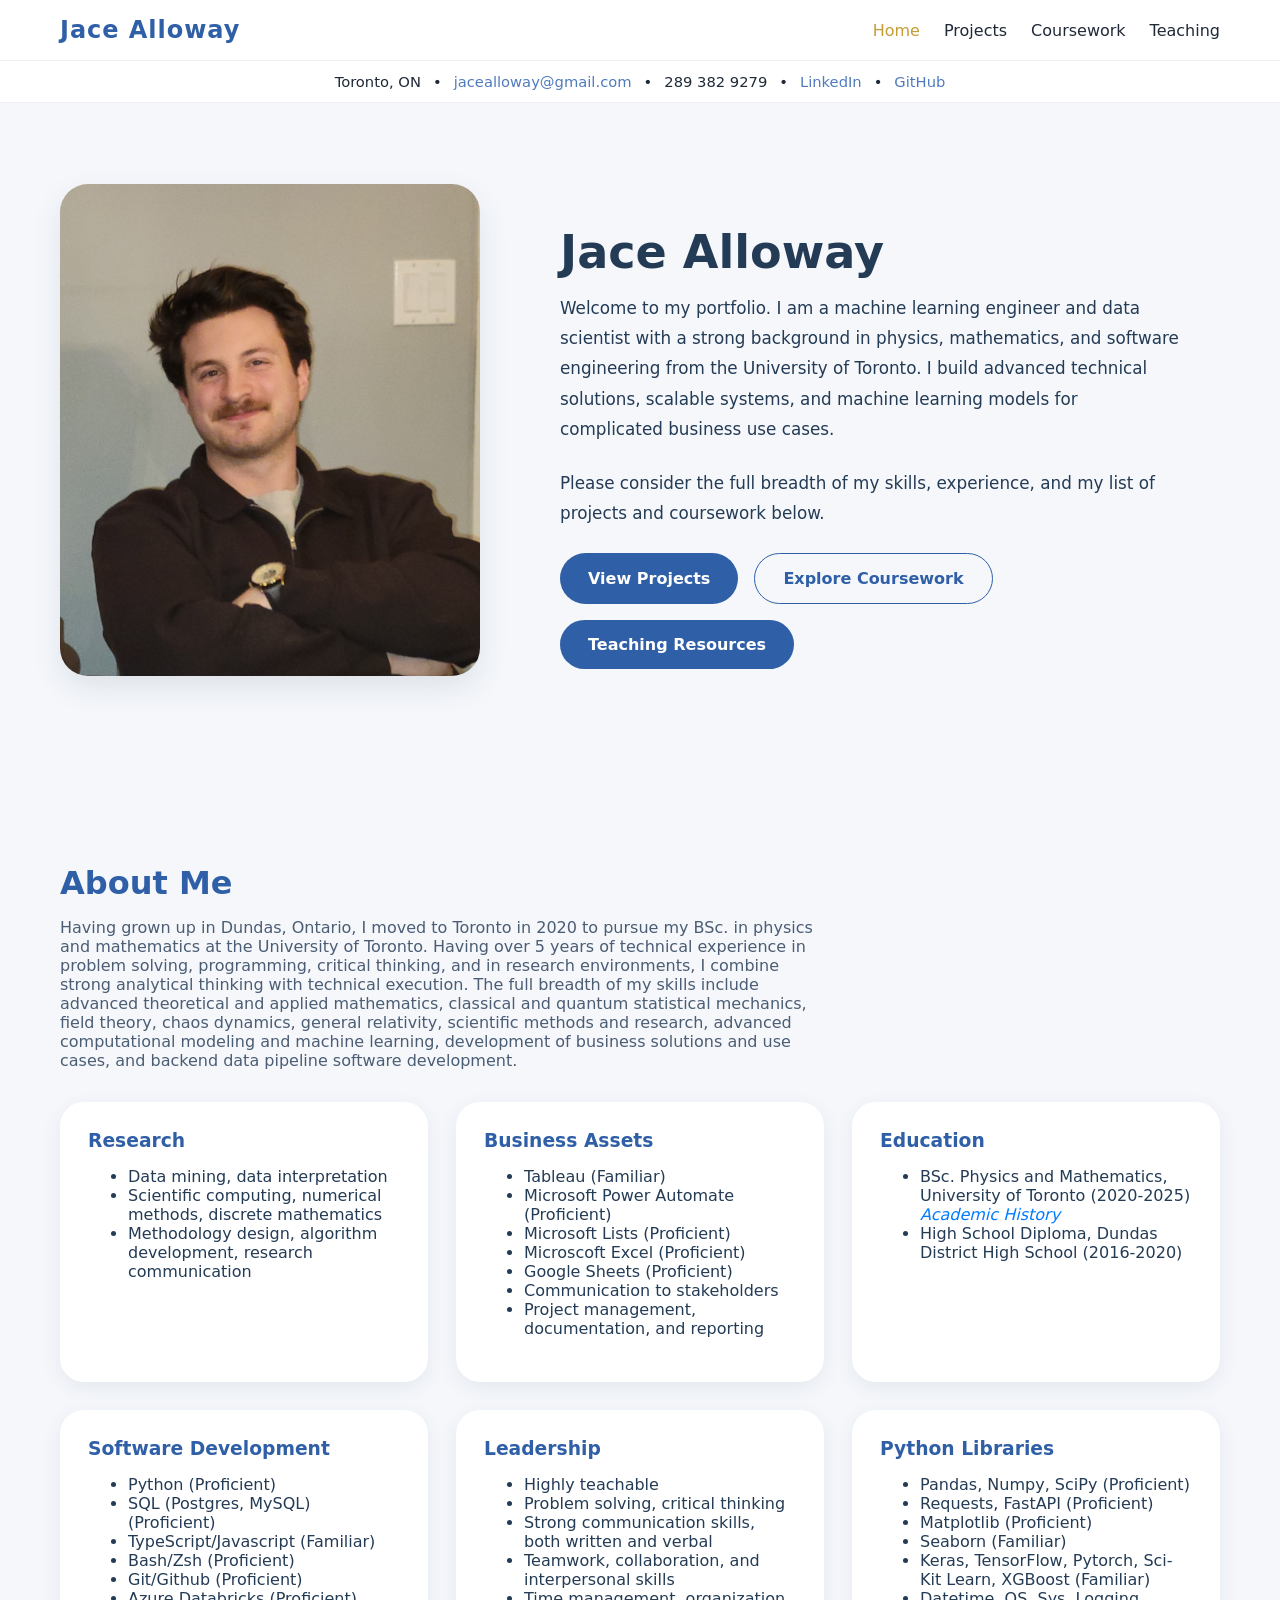
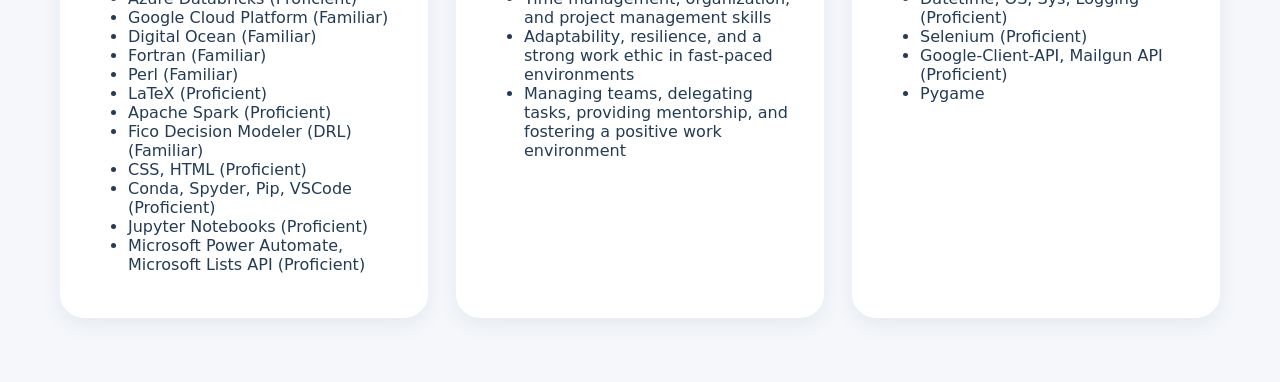
==== index.html @ b029c877 "Added projects" ====
<!DOCTYPE html>
<html lang="en">
<head>
    <meta charset="UTF-8">
    <meta name="viewport" content="width=device-width, initial-scale=1.0">
    <title>Jace Alloway | Portfolio</title>
    <link rel="stylesheet" href="assets/styles.css">
</head>
<body>
    <header class="navbar">
        <div class="container nav-inner">
            <div class="nav-logo">Jace Alloway</div>
            <nav>
                <ul class="nav-menu">
                    <li><a href="index.html" class="active">Home</a></li>
                    <li><a href="projects.html">Projects</a></li>
                    <li><a href="coursework.html">Coursework</a></li>
                    <li><a href="teaching.html">Teaching</a></li>
                </ul>
            </nav>
        </div>
    </header>

    <div class="contact-bar">
        <div class="container contact-inner">
            <span>Toronto, ON</span>
            <span>•</span>
            <a href="mailto:jacealloway@gmail.com">jacealloway@gmail.com</a>
            <span>•</span>
            <span>289 382 9279</span>
            <span>•</span>
            <a href="https://www.linkedin.com/in/jacealloway/" target="_blank">LinkedIn</a>
            <span>•</span>
            <a href="https://github.com/jacealloway" target="_blank">GitHub</a>
        </div>
    </div>

    <main>
        <section class="section hero">
            <div class="container hero-grid">
                <div class="hero-card fade-div">
                    <img src="images/me.png" alt="Jace Alloway" class="hero-image">
                </div>
                <div class="hero-copy fade-div">
                    <h1>Jace Alloway</h1>
                    <p> Welcome to my portfolio. I am a machine learning engineer and data scientist with a strong background in physics, mathematics, and software engineering from the University of Toronto.
                        I build advanced technical solutions, scalable systems, and machine learning models for complicated business use cases. </p>
                    <p> Please consider the full breadth of my skills, experience, and my list of projects and coursework below.</p>
                    <div class="hero-actions">
                        <a class="button-primary" href="projects.html">View Projects</a>
                        <a class="button-secondary" href="coursework.html">Explore Coursework</a>
                        <a class="button-primary" href="teaching.html">Teaching Resources</a>
                    </div>
                </div>
            </div>
        </section>

        <section class="section">
            <div class="container">
                <h2 class="section-title">About Me</h2>
                <p class="section-description">Having grown up in Dundas, Ontario, I moved to Toronto in 2020 to pursue my BSc. in physics and mathematics at the University of Toronto. Having over 5 years of technical experience in problem solving, programming, critical thinking, and in research environments, I combine strong analytical thinking with technical execution. 
                    The full breadth of my skills include advanced theoretical and applied mathematics, classical and quantum statistical mechanics, field theory, chaos dynamics, general relativity, scientific methods and research, advanced computational modeling and machine learning, development of business solutions and use cases, and backend data pipeline software development.</p>
                <div class="card-grid fade-div">
                    <div class="feature-card">
                        <h3>Research</h3>
                        <ul>
                            <li> Data mining, data interpretation
                            <li> Scientific computing, numerical methods, discrete mathematics
                            <li> Methodology design, algorithm development, research communication
                        </ul>
                    </div>
                    <div class="feature-card">
                        <h3>Business Assets</h3>
                        <ul>
                            <li> Tableau (Familiar)
                            <li> Microsoft Power Automate (Proficient)
                            <li> Microsoft Lists (Proficient)
                            <li> Microscoft Excel (Proficient)
                            <li> Google Sheets (Proficient)
                            <li> Communication to stakeholders 
                            <li> Project management, documentation, and reporting
                        </ul>
                    </div>
                     <div class="feature-card">
                        <h3>Education</h3>
                        <ul>
                            <li> BSc. Physics and Mathematics, University of Toronto (2020-2025) <a href="coursework/Academic History.pdf" target="_blank" style="color: #007bff;"><i>Academic History</i></a>
                            <li> High School Diploma, Dundas District High School (2016-2020)
                        </ul>
                    </div>
                    <div class="feature-card">
                        <h3>Software Development</h3>
                        <ul>
                            <li> Python (Proficient)
                            <li> SQL (Postgres, MySQL) (Proficient)
                            <li> TypeScript/Javascript (Familiar)
                            <li> Bash/Zsh (Proficient) 
                            <li> Git/Github (Proficient)
                            <li> Azure Databricks (Proficient)
                            <li> Google Cloud Platform (Familiar)
                            <li> Digital Ocean (Familiar)
                            <li> Fortran (Familiar)
                            <li> Perl (Familiar)
                            <li> LaTeX (Proficient)
                            <li> Apache Spark (Proficient)
                            <li> Fico Decision Modeler (DRL) (Familiar)
                            <li> CSS, HTML (Proficient) 
                            <li> Conda, Spyder, Pip, VSCode (Proficient)
                            <li> Jupyter Notebooks (Proficient)
                            <li> Microsoft Power Automate, Microsoft Lists API (Proficient)
                        </ul>
                    </div>
                    <div class="feature-card">
                        <h3>Leadership</h3>
                        <ul>
                            <li> Highly teachable
                            <li> Problem solving, critical thinking 
                            <li> Strong communication skills, both written and verbal
                            <li> Teamwork, collaboration, and interpersonal skills
                            <li> Time management, organization, and project management skills
                            <li> Adaptability, resilience, and a strong work ethic in fast-paced environments
                            <li> Managing teams, delegating tasks, providing mentorship, and fostering a positive work environment
                        </ul>
                    </div>
                    <div class="feature-card">
                        <h3>Python Libraries</h3>
                        <ul>
                            <li> Pandas, Numpy, SciPy (Proficient)
                            <li> Requests, FastAPI (Proficient)
                            <li> Matplotlib (Proficient)
                            <li> Seaborn (Familiar)
                            <li> Keras, TensorFlow, Pytorch, Sci-Kit Learn, XGBoost (Familiar)
                            <li> Datetime, OS, Sys, Logging (Proficient)
                            <li> Selenium (Proficient)
                            <li> Google-Client-API, Mailgun API (Proficient)
                            <li> Pygame
---- assets/styles.css ----
:root {
    --white: #ffffff;
    --light-grey: #f5f7fb;
    --mid-grey: #dde3ea;
    --dark-grey: #1f2937;
    --text: #243b55;
    --primary-blue: #2f5fa6;
    --secondary-blue: #4f7bbe;
    --gold: #c59d35;
    --gold-light: #f2e4b8;
    --shadow: 0 12px 30px rgba(34, 60, 80, 0.1);
    --shadow-soft: 0 6px 20px rgba(34, 60, 80, 0.08);
}

* {
    box-sizing: border-box;
}

html {
    scroll-behavior: smooth;
}

body {
    margin: 0;
    font-family: Inter, system-ui, -apple-system, BlinkMacSystemFont, "Segoe UI", sans-serif;
    color: var(--text);
    background-color: var(--light-grey);
}

a {
    color: inherit;
    text-decoration: none;
}

img {
    display: block;
    max-width: 100%;
    height: auto;
}

button {
    font: inherit;
}

.container {
    width: min(1160px, calc(100% - 3rem));
    margin: 0 auto;
}

.navbar {
    position: sticky;
    top: 0;
    z-index: 50;
    background-color: rgba(255, 255, 255, 0.96);
    backdrop-filter: blur(14px);
    border-bottom: 1px solid rgba(35, 57, 89, 0.08);
}

.nav-inner {
    display: flex;
    align-items: center;
    justify-content: space-between;
    gap: 1rem;
    padding: 1rem 0;
}

.nav-logo {
    font-size: 1.5rem;
    font-weight: 700;
    letter-spacing: 0.04em;
    color: var(--primary-blue);
}

.nav-menu {
    display: flex;
    gap: 1.5rem;
    list-style: none;
    margin: 0;
    padding: 0;
}

.nav-menu a {
    color: var(--dark-grey);
    font-weight: 500;
    transition: color 0.25s ease;
}

.nav-menu a:hover,
.nav-menu a.active {
    color: var(--gold);
}

.contact-bar {
    background-color: var(--white);
    border-bottom: 1px solid rgba(35, 57, 89, 0.08);
}

.contact-inner {
    display: flex;
    flex-wrap: wrap;
    justify-content: center;
    align-items: center;
    gap: 0.75rem;
    padding: 0.75rem 0;
    color: var(--dark-grey);
    font-size: 0.92rem;
}

.contact-inner a {
    color: var(--secondary-blue);
}

.section {
    padding: 4rem 0;
}

.section--spaReduced {
    padding: 2rem 0;
}

.hero {
    padding-top: 3rem;
}

.hero-grid {
    display: grid;
    grid-template-columns: minmax(300px, 420px) 1fr;
    gap: 2.5rem;
    align-items: center;
}

.hero-card {
    background: var(--white);
    border-radius: 28px;
    box-shadow: var(--shadow);
    overflow: hidden;
}

.hero-image {
    width: 100%;
    height: 100%;
    min-height: 420px;
    object-fit: cover;
}

.hero-copy {
    padding: 2.5rem;
}

.hero-copy h1 {
    font-size: clamp(2.5rem, 3.6vw, 4rem);
    line-height: 1.02;
    margin-bottom: 1rem;
}

.hero-copy p {
    max-width: 760px;
    line-height: 1.8;
    font-size: 1.05rem;
    margin-bottom: 1.5rem;
}

.hero-actions {
    display: flex;
    flex-wrap: wrap;
    gap: 1rem;
}

.button-primary,
.button-secondary {
    display: inline-flex;
    align-items: center;
    justify-content: center;
    border-radius: 999px;
    padding: 0.95rem 1.75rem;
    font-weight: 600;
    transition: transform 0.2s ease, background-color 0.2s ease, color 0.2s ease;
}

.button-primary {
    background-color: var(--primary-blue);
    color: var(--white);
}

.button-primary:hover {
    transform: translateY(-2px);
    background-color: #254880;
}

.button-secondary {
    border: 1px solid var(--primary-blue);
    color: var(--primary-blue);
    background-color: transparent;
}

.button-secondary:hover {
    transform: translateY(-2px);
    background-color: rgba(47, 95, 166, 0.1);
}

.section-title {
    font-size: clamp(2rem, 2.4vw, 2.5rem);
    margin-bottom: 0.75rem;
    color: var(--primary-blue);
}

.section-description {
    max-width: 760px;
    font-size: 1rem;
    color: #4b5d74;
    margin-bottom: 2rem;
}

.card-grid {
    display: grid;
    grid-template-columns: repeat(auto-fit, minmax(280px, 1fr));
    gap: 1.75rem;
}

.feature-card,
.project-card,
.course-card {
    background: var(--white);
    border-radius: 24px;
    box-shadow: var(--shadow-soft);
    transition: transform 0.25s ease, box-shadow 0.25s ease;
    overflow: hidden;
}

.feature-card:hover,
.project-card:hover,
.course-card:hover {
    transform: translateY(-4px);
    box-shadow: var(--shadow);
}

.feature-card {
    padding: 1.75rem;
}

.feature-card h3,
.project-card h3,
.course-card h3 {
    margin-top: 0;
    margin-bottom: 0.75rem;
    color: var(--primary-blue);
}

.feature-card p,
.project-card p,
.course-card p {
    color: #4b5d74;
    line-height: 1.75;
    margin: 0;
}

.project-card {
    display: grid;
    grid-template-rows: auto 1fr;
}

.project-card .project-image {
    min-height: 220px;
}

.project-card .project-content {
    padding: 1.5rem;
}

.project-card h3 {
    margin-bottom: 0.65rem;
}

.project-tags {
    display: flex;
    gap: 0.5rem;
    flex-wrap: wrap;
}

.tag {
    display: inline-flex;
    align-items: center;
    justify-content: center;
    background-color: var(--gold-light);
    color: var(--primary-blue);
    border-radius: 999px;
    padding: 0.45rem 0.85rem;
    font-size: 0.83rem;
    font-weight: 600;
}

.project-links {
    display: flex;
    flex-wrap: wrap;
    gap: 0.75rem;
    margin-top: 1rem;
}

.project-links a {
    display: inline-flex;
    align-items: center;
    justify-content: center;
    background: var(--gold);
    color: var(--white);
    border-radius: 999px;
    padding: 0.65rem 1rem;
    font-size: 0.9rem;
    font-weight: 700;
    transition: background-color 0.2s ease;
}

.project-links a:hover {
    background-color: #a17a2c;
}

.note-box {
    background: linear-gradient(135deg, rgba(242, 228, 184, 0.8), var(--white));
    border-left: 4px solid var(--gold);
    padding: 1.5rem;
    border-radius: 18px;
    margin-top: 2rem;
}

.note-box p {
    margin: 0;
    color: var(--dark-grey);
}

.course-card {
    padding: 1.75rem;
    border-left: 6px solid var(--primary-blue);
}

.course-card .course-meta {
    margin: 1rem 0;
    display: flex;
    gap: 0.75rem;
    flex-wrap: wrap;
}

.course-card .course-meta span {
    background: var(--gold-light);
    color: var(--primary-blue);
    border-radius: 999px;
    padding: 0.45rem 0.85rem;
    font-weight: 600;
    font-size: 0.85rem;
}

.course-card ul {
    padding-left: 1.2rem;
    margin: 1rem 0 0;
    color: #4b5d74;
}

.course-card li {
    margin-bottom: 0.45rem;
}

.footer {
    background-color: var(--dark-grey);
    color: var(--white);
    padding: 2rem 0;
    text-align: center;
}

.footer p {
    margin: 0;
    color: rgba(255, 255, 255, 0.78);
}

.fade-div {
    opacity: 0;
    transform: translateY(18px);
    animation: fadeInUp 0.8s ease forwards;
}

.fade-div:nth-child(1) {
    animation-delay: 0.05s;
}

.fade-div:nth-child(2) {
    animation-delay: 0.1s;
}

.fade-div:nth-child(3) {
    animation-delay: 0.15s;
}

@keyframes fadeInUp {
    to {
        opacity: 1;
        transform: translateY(0);
    }
}

@media (max-width: 980px) {
    .hero-grid {
        grid-template-columns: 1fr;
    }

    .nav-menu {
        gap: 1rem;
        flex-wrap: wrap;
        justify-content: center;
    }
}

@media (max-width: 720px) {
    .container {
        width: min(100%, calc(100% - 1.5rem));
    }

    .hero-copy,
    .hero-card,
    .project-card,
    .course-card,
    .feature-card {
        border-radius: 20px;
    }

    .hero-copy h1 {
        font-size: 2.4rem;
    }

    .hero-actions {
        flex-direction: column;
        align-items: stretch;
    }
}

@media (prefers-reduced-motion: reduce) {
    *, *::before, *::after {
        animation: none !important;
        transition: none !important;
    }
}
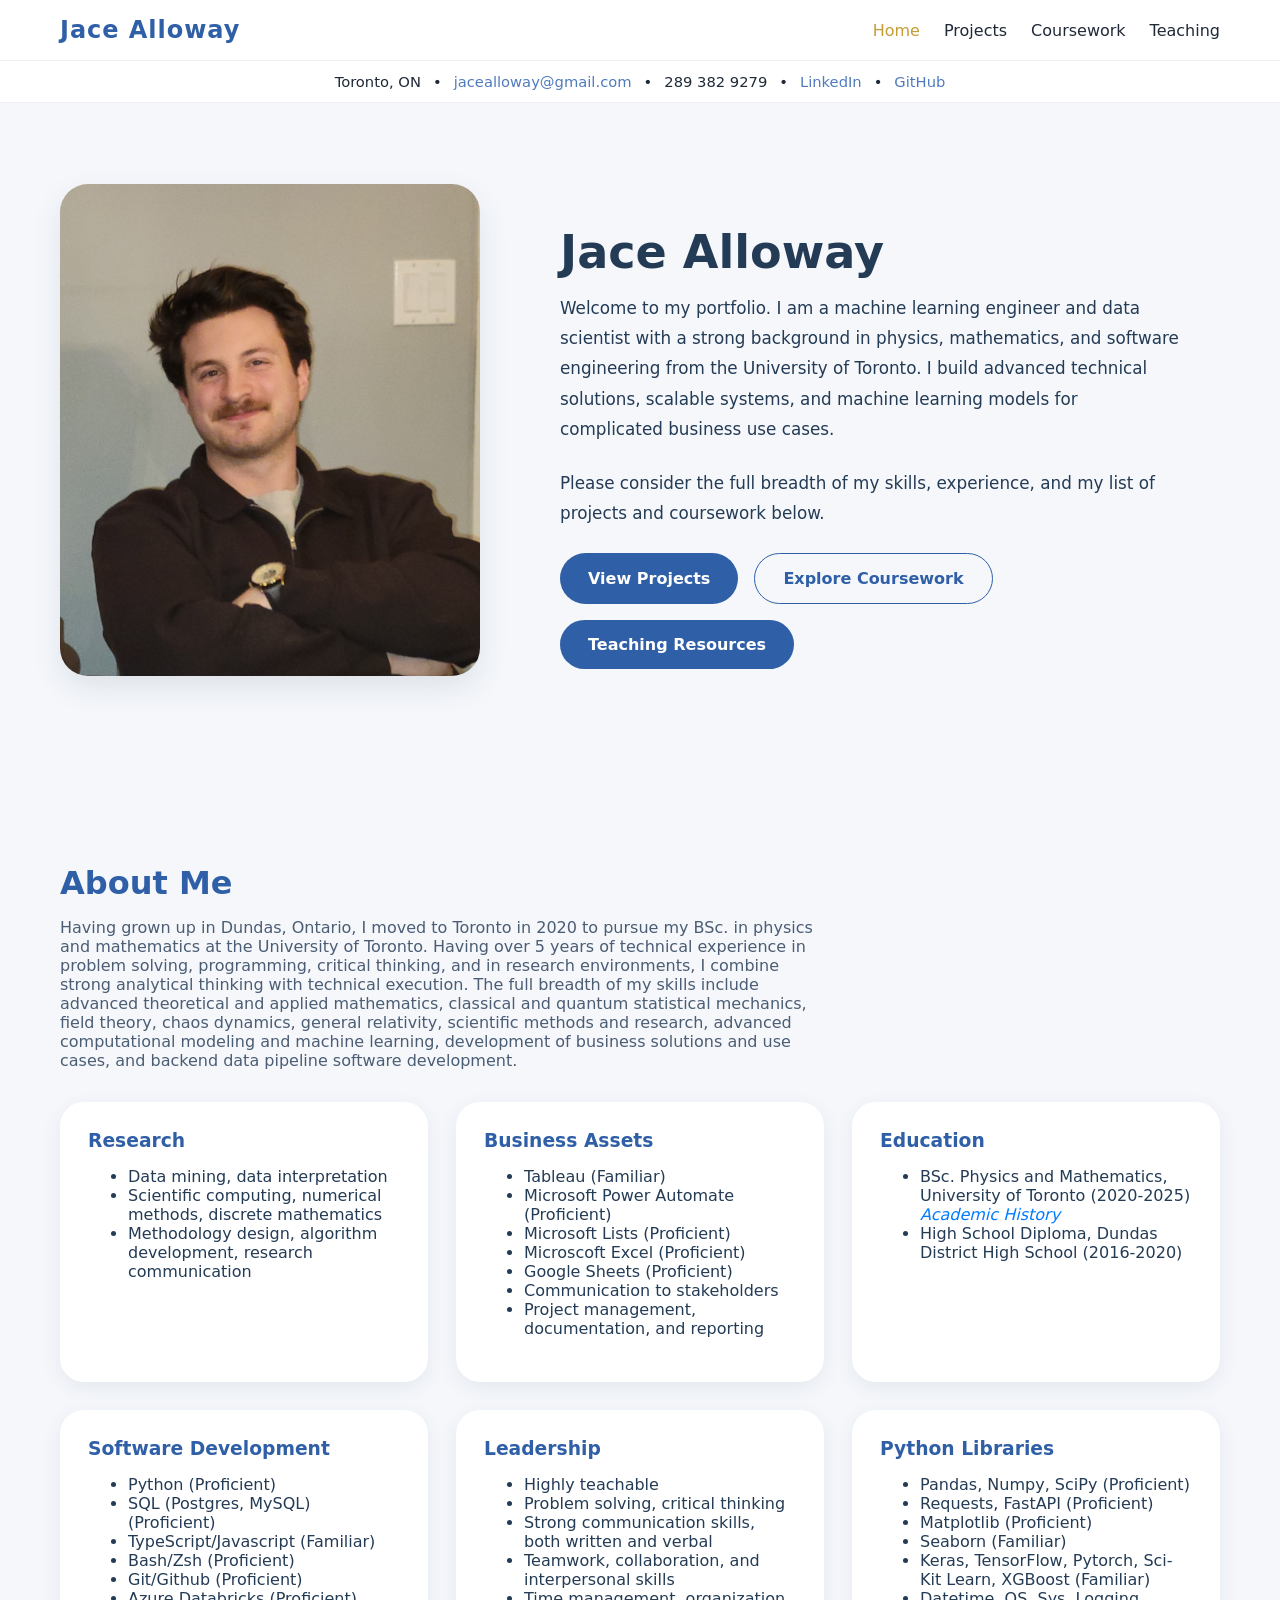
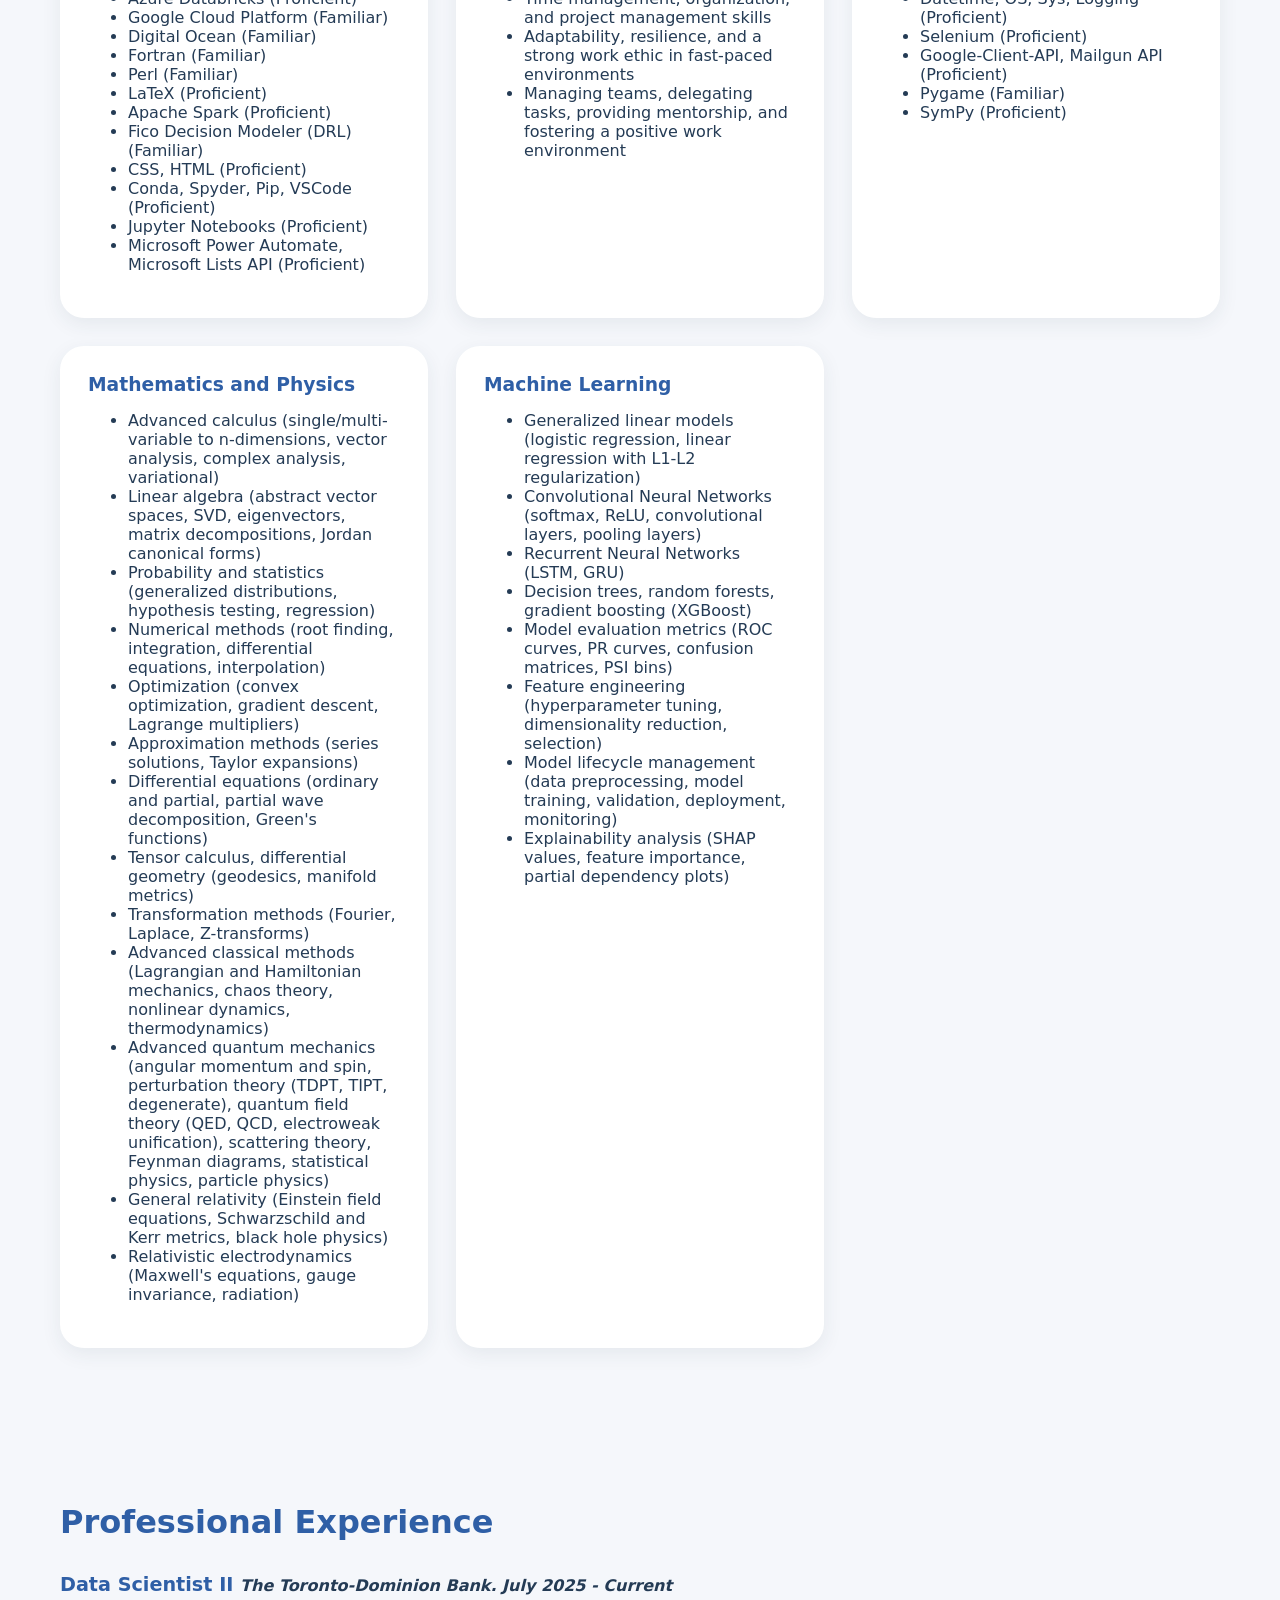
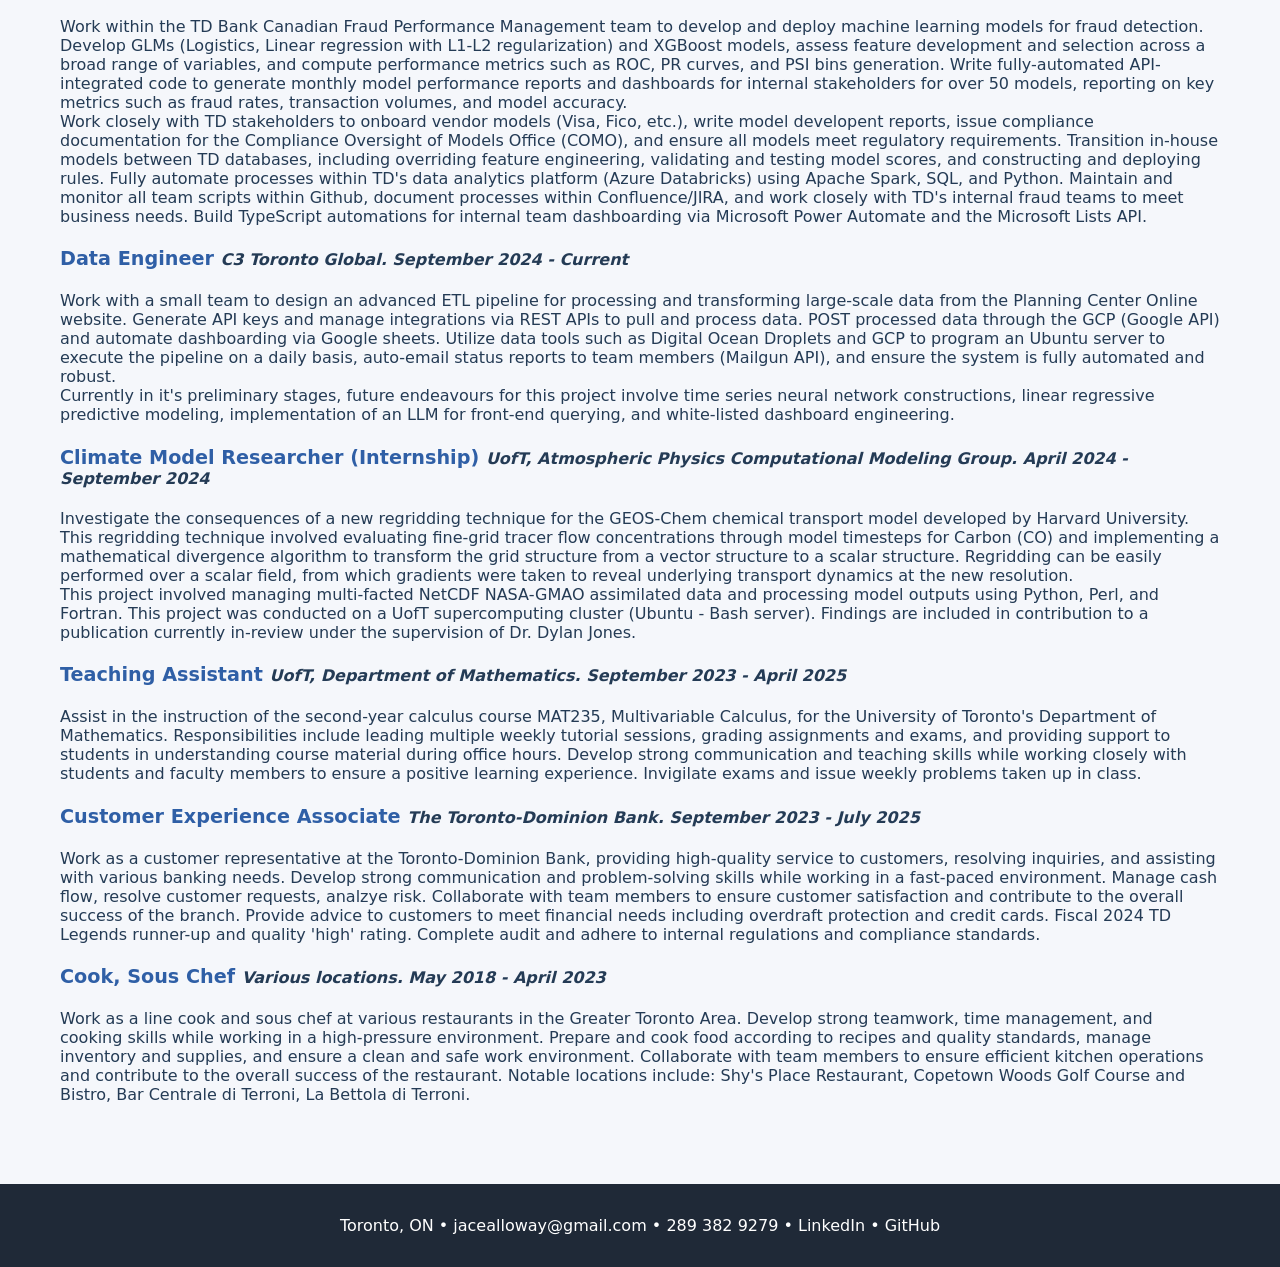
==== commit 841aedf4: "Residue commit" ====
--- a/index.html
+++ b/index.html
@@ -133,4 +133,173 @@
                             <li> Datetime, OS, Sys, Logging (Proficient)
                             <li> Selenium (Proficient)
                             <li> Google-Client-API, Mailgun API (Proficient)
-                            <li> Pygame+                            <li> Pygame (Familiar)
+                            <li> SymPy (Proficient)
+                        </ul>
+                    </div>
+                    <div class="feature-card">
+                        <h3>Mathematics and Physics</h3>
+                        <ul>
+                            <li> Advanced calculus (single/multi-variable to n-dimensions, vector analysis, complex analysis, variational)
+                            <li> Linear algebra (abstract vector spaces, SVD, eigenvectors, matrix decompositions, Jordan canonical forms)
+                            <li> Probability and statistics (generalized distributions, hypothesis testing, regression)
+                            <li> Numerical methods (root finding, integration, differential equations, interpolation)
+                            <li> Optimization (convex optimization, gradient descent, Lagrange multipliers)
+                            <li> Approximation methods (series solutions, Taylor expansions)
+                            <li> Differential equations (ordinary and partial, partial wave decomposition, Green's functions)
+                            <li> Tensor calculus, differential geometry (geodesics, manifold metrics)
+                            <li> Transformation methods (Fourier, Laplace, Z-transforms)
+                            <li> Advanced classical methods (Lagrangian and Hamiltonian mechanics, chaos theory, nonlinear dynamics, thermodynamics)
+                            <li> Advanced quantum mechanics (angular momentum and spin, perturbation theory (TDPT, TIPT, degenerate), quantum field theory (QED, QCD, electroweak unification), scattering theory, Feynman diagrams, statistical physics, particle physics)
+                            <li> General relativity (Einstein field equations, Schwarzschild and Kerr metrics, black hole physics)
+                            <li> Relativistic electrodynamics (Maxwell's equations, gauge invariance, radiation)
+                        </ul>
+                    </div>
+
+                    <div class="feature-card">
+                        <h3>Machine Learning</h3>
+                        <ul>
+                            <li> Generalized linear models (logistic regression, linear regression with L1-L2 regularization)
+                            <li> Convolutional Neural Networks (softmax, ReLU, convolutional layers, pooling layers)
+                            <li> Recurrent Neural Networks (LSTM, GRU)
+                            <li> Decision trees, random forests, gradient boosting (XGBoost)
+                            <li> Model evaluation metrics (ROC curves, PR curves, confusion matrices, PSI bins)
+                            <li> Feature engineering (hyperparameter tuning, dimensionality reduction, selection)
+                            <li> Model lifecycle management (data preprocessing, model training, validation, deployment, monitoring)
+                            <li> Explainability analysis (SHAP values, feature importance, partial dependency plots)
+                        </ul>
+                    </div>
+                </div>
+            </div>
+        </section>
+
+
+        <section class="section">
+            <div class="container">
+                <h2 class="section-title">Professional Experience</h2>
+                <p class="section-description"></p>
+                <div class="timeline fade-div">
+                    <div class="timeline-item">
+                        <h4> <strong style= "color: #2f5fa6; font-size:larger;"> Data Scientist II </strong>  <i> The Toronto-Dominion Bank. July 2025 - Current</i></h4> 
+                        <p> Work within the TD Bank Canadian Fraud Performance Management team to develop and deploy machine learning models for fraud detection. 
+                            Develop GLMs (Logistics, Linear regression with L1-L2 regularization) and XGBoost models, assess feature development and selection across a broad range of variables, and compute performance metrics such as ROC, PR curves, and PSI bins generation. 
+                            Write fully-automated API-integrated code to generate monthly model performance reports and dashboards for internal stakeholders for over 50 models, reporting on key metrics such as fraud rates, transaction volumes, and model accuracy. 
+                            <br>
+                            Work closely with TD stakeholders to onboard vendor models (Visa, Fico, etc.), write model developent reports, issue compliance documentation for the Compliance Oversight of Models Office (COMO), and ensure all models meet regulatory requirements.
+                            Transition in-house models between TD databases, including overriding feature engineering, validating and testing model scores, and constructing and deploying rules. Fully automate processes within TD's data analytics platform (Azure Databricks) using Apache Spark, SQL, and Python.
+                            Maintain and monitor all team scripts within Github, document processes within Confluence/JIRA, and work closely with TD's internal fraud teams to meet business needs. Build TypeScript automations for internal team dashboarding via Microsoft Power Automate and the Microsoft Lists API.
+                        </p>
+                    </div>
+                    <div class="timeline-item">
+                        <h4> <strong style= "color: #2f5fa6; font-size:larger;"> Data Engineer </strong>  <i> C3 Toronto Global. September 2024 - Current</i></h4> 
+                        <p> Work with a small team to design an advanced ETL pipeline for processing and transforming large-scale data from the Planning Center Online website.
+                            Generate API keys and manage integrations via REST APIs to pull and process data. POST processed data through the GCP (Google API) and automate dashboarding via Google sheets. 
+                            Utilize data tools such as Digital Ocean Droplets and GCP to program an Ubuntu server to execute the pipeline on a daily basis, auto-email status reports to team members (Mailgun API), and ensure the system is fully automated and robust. 
+                            <br> 
+                            Currently in it's preliminary stages, future endeavours for this project involve time series neural network constructions, linear regressive predictive modeling, implementation of an LLM for front-end querying, and white-listed dashboard engineering.
+                        </p>
+                    </div>
+                    <div class="timeline-item">
+                        <h4> <strong style= "color: #2f5fa6; font-size:larger;"> Climate Model Researcher (Internship) </strong>  <i> UofT, Atmospheric Physics Computational Modeling Group. April 2024 - September 2024</i></h4> 
+                        <p> Investigate the consequences of a new regridding technique for the GEOS-Chem chemical transport model developed by Harvard University. 
+                            This regridding technique involved evaluating fine-grid tracer flow concentrations through model timesteps for Carbon (CO) and implementing a mathematical divergence algorithm to transform the grid structure from a vector structure to a scalar structure. 
+                            Regridding can be easily performed over a scalar field, from which gradients were taken to reveal underlying transport dynamics at the new resolution.
+                            <br> 
+                            This project involved managing multi-facted NetCDF NASA-GMAO assimilated data and processing model outputs using Python, Perl, and Fortran. This project was conducted on a UofT supercomputing cluster (Ubuntu - Bash server). 
+                            Findings are included in contribution to a publication currently in-review under the supervision of Dr. Dylan Jones. 
+                        </p>
+                    </div>
+                    <div class="timeline-item">
+                        <h4> <strong style= "color: #2f5fa6; font-size:larger;"> Teaching Assistant </strong>  <i> UofT, Department of Mathematics. September 2023 - April 2025</i></h4> 
+                        <p> Assist in the instruction of the second-year calculus course MAT235, Multivariable Calculus, for the University of Toronto's Department of Mathematics. 
+                            Responsibilities include leading multiple weekly tutorial sessions, grading assignments and exams, and providing support to students in understanding course material during office hours. 
+                            Develop strong communication and teaching skills while working closely with students and faculty members to ensure a positive learning experience. Invigilate exams and issue weekly problems taken up in class.
+                        </p>
+                    </div>
+                    <div class="timeline-item">
+                        <h4> <strong style= "color: #2f5fa6; font-size:larger;"> Customer Experience Associate </strong>  <i> The Toronto-Dominion Bank. September 2023 - July 2025</i></h4> 
+                        <p> Work as a customer representative at the Toronto-Dominion Bank, providing high-quality service to customers, resolving inquiries, and assisting with various banking needs. 
+                            Develop strong communication and problem-solving skills while working in a fast-paced environment. Manage cash flow, resolve customer requests, analzye risk. 
+                            Collaborate with team members to ensure customer satisfaction and contribute to the overall success of the branch. Provide advice to customers to meet financial needs including overdraft protection and credit cards. 
+                            Fiscal 2024 TD Legends runner-up and quality 'high' rating. Complete audit and adhere to internal regulations and compliance standards.
+                        </p>
+                    </div>
+                    <div class="timeline-item">
+                        <h4> <strong style= "color: #2f5fa6; font-size:larger;"> Cook, Sous Chef </strong>  <i> Various locations. May 2018 - April 2023</i></h4> 
+                        <p> Work as a line cook and sous chef at various restaurants in the Greater Toronto Area. 
+                            Develop strong teamwork, time management, and cooking skills while working in a high-pressure environment. 
+                            Prepare and cook food according to recipes and quality standards, manage inventory and supplies, and ensure a clean and safe work environment. 
+                            Collaborate with team members to ensure efficient kitchen operations and contribute to the overall success of the restaurant. 
+                            Notable locations include: Shy's Place Restaurant, Copetown Woods Golf Course and Bistro, Bar Centrale di Terroni, La Bettola di Terroni.
+                        </p>
+                    </div>
+            </div>
+        </section>
+
+
+        <!-- <section class="section" style="background-color: var(--light-grey);">
+            <div class="container">
+                <h2 class="section-title">Featured Projects</h2>
+                <p class="section-description">A selection of recent work spanning data processing, computational modeling, and published physics research.</p>
+                <div class="card-grid fade-div">
+                    <div class="project-card">
+                        <div class="project-image">
+                            <img src="images/looker.png" alt="Planning Centre Dashboard">
+                        </div>
+                        <div class="project-content">
+                            <h3>Project Orchestra</h3>
+                            <p>Fully-automated ETL pipeline, machine-learning integrated system for Planning Centre Online data, with various API integrations and auto reporting.</p>
+                            <div class="project-tags">
+                                <span class="tag">Python</span>
+                                <span class="tag">API</span>
+                            </div>
+                        </div>
+                    </div>
+                    <div class="project-card">
+                        <div class="project-image">
+                            <img src="images/computational.png" alt="Computational Analysis">
+                        </div>
+                        <div class="project-content">
+                            <h3>Computational Physics</h3>
+                            <p>Numerical models for physical systems, including convolution, differential equations, and signal processing.</p>
+                            <div class="project-tags">
+                                <span class="tag">Scientific Computing</span>
+                                <span class="tag">MATLAB / Python</span>
+                            </div>
+                        </div>
+                    </div>
+                    <div class="project-card">
+                        <div class="project-image">
+                            <img src="images/carbonevo.png" alt="GEOS-Chem Model">
+                        </div>
+                        <div class="project-content">
+                            <h3>Atmospheric Research</h3>
+                            <p>GEOS-Chem regridding research focused on tracer transport and chemical modeling improvements.</p>
+                            <div class="project-tags">
+                                <span class="tag">Climate Science</span>
+                                <span class="tag">Research</span>
+                            </div>
+                        </div>
+                    </div>
+                </div>
+            </div>
+        </section> -->
+    </main>
+
+    <footer class="footer">
+        <div style = "color: white">
+            <span>Toronto, ON</span>
+            <span>•</span>
+            <a href="mailto:jacealloway@gmail.com">jacealloway@gmail.com</a>
+            <span>•</span>
+            <span>289 382 9279</span>
+            <span>•</span>
+            <a href="https://www.linkedin.com/in/jacealloway/" target="_blank">LinkedIn</a>
+            <span>•</span>
+            <a href="https://github.com/jacealloway" target="_blank">GitHub</a>
+        </div>
+    </footer>
+
+    <script src="assets/mouseclick.js"></script>
+</body>
+</html>
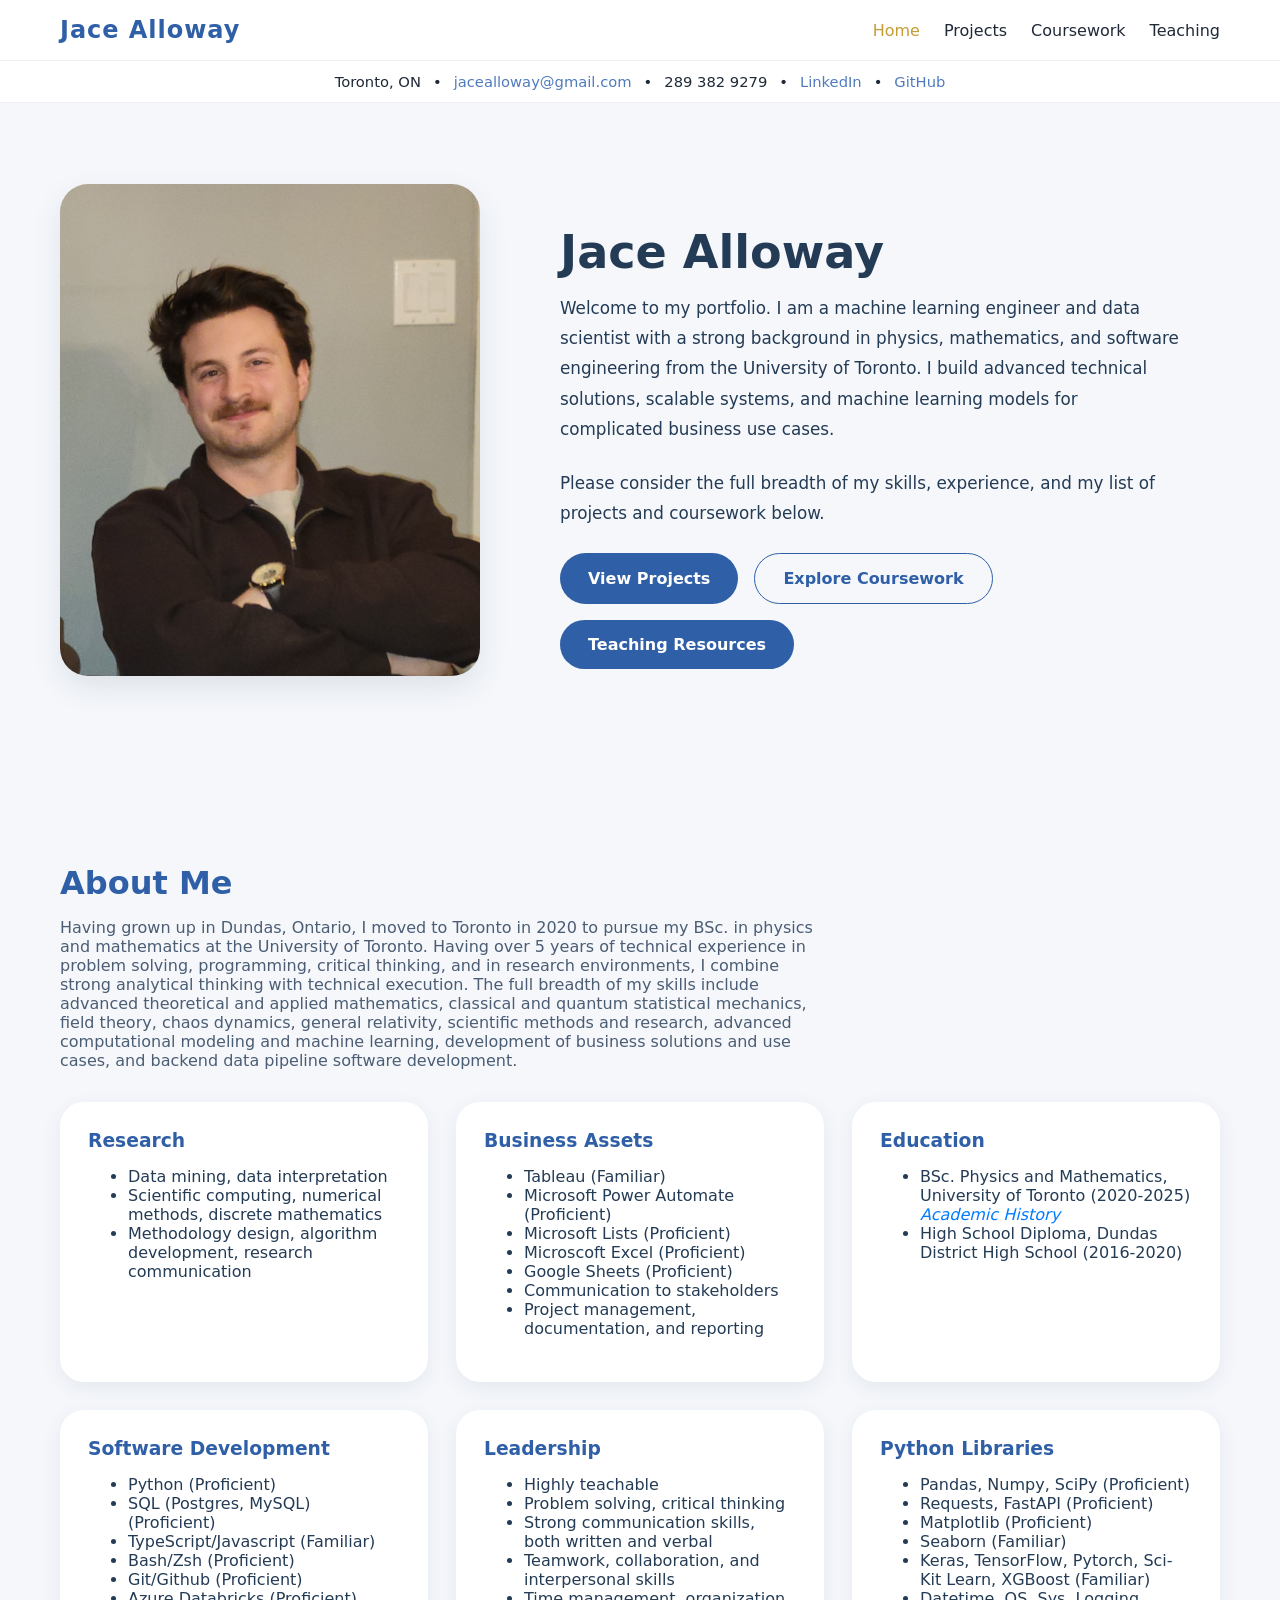
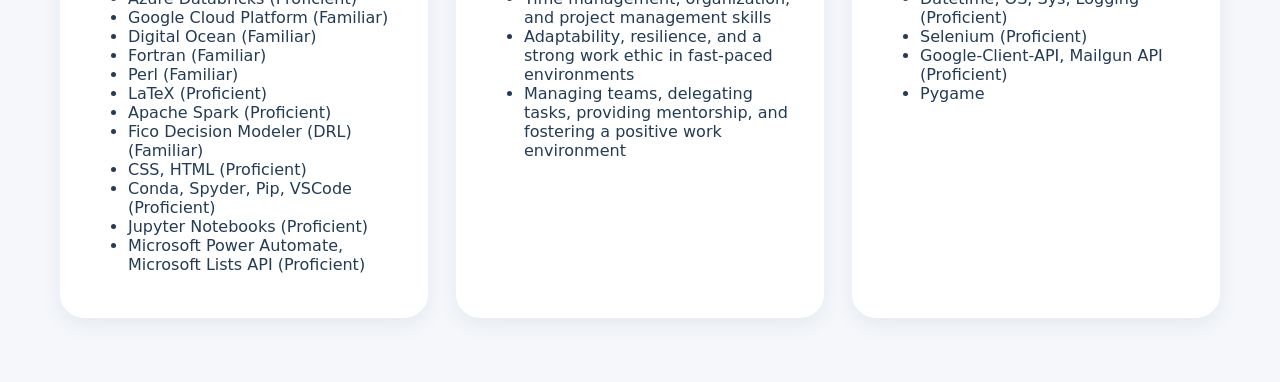
==== commit a0dff1be: "Project updates" ====
--- a/index.html
+++ b/index.html
@@ -133,173 +133,4 @@
                             <li> Datetime, OS, Sys, Logging (Proficient)
                             <li> Selenium (Proficient)
                             <li> Google-Client-API, Mailgun API (Proficient)
-                            <li> Pygame (Familiar)
-                            <li> SymPy (Proficient)
-                        </ul>
-                    </div>
-                    <div class="feature-card">
-                        <h3>Mathematics and Physics</h3>
-                        <ul>
-                            <li> Advanced calculus (single/multi-variable to n-dimensions, vector analysis, complex analysis, variational)
-                            <li> Linear algebra (abstract vector spaces, SVD, eigenvectors, matrix decompositions, Jordan canonical forms)
-                            <li> Probability and statistics (generalized distributions, hypothesis testing, regression)
-                            <li> Numerical methods (root finding, integration, differential equations, interpolation)
-                            <li> Optimization (convex optimization, gradient descent, Lagrange multipliers)
-                            <li> Approximation methods (series solutions, Taylor expansions)
-                            <li> Differential equations (ordinary and partial, partial wave decomposition, Green's functions)
-                            <li> Tensor calculus, differential geometry (geodesics, manifold metrics)
-                            <li> Transformation methods (Fourier, Laplace, Z-transforms)
-                            <li> Advanced classical methods (Lagrangian and Hamiltonian mechanics, chaos theory, nonlinear dynamics, thermodynamics)
-                            <li> Advanced quantum mechanics (angular momentum and spin, perturbation theory (TDPT, TIPT, degenerate), quantum field theory (QED, QCD, electroweak unification), scattering theory, Feynman diagrams, statistical physics, particle physics)
-                            <li> General relativity (Einstein field equations, Schwarzschild and Kerr metrics, black hole physics)
-                            <li> Relativistic electrodynamics (Maxwell's equations, gauge invariance, radiation)
-                        </ul>
-                    </div>
-
-                    <div class="feature-card">
-                        <h3>Machine Learning</h3>
-                        <ul>
-                            <li> Generalized linear models (logistic regression, linear regression with L1-L2 regularization)
-                            <li> Convolutional Neural Networks (softmax, ReLU, convolutional layers, pooling layers)
-                            <li> Recurrent Neural Networks (LSTM, GRU)
-                            <li> Decision trees, random forests, gradient boosting (XGBoost)
-                            <li> Model evaluation metrics (ROC curves, PR curves, confusion matrices, PSI bins)
-                            <li> Feature engineering (hyperparameter tuning, dimensionality reduction, selection)
-                            <li> Model lifecycle management (data preprocessing, model training, validation, deployment, monitoring)
-                            <li> Explainability analysis (SHAP values, feature importance, partial dependency plots)
-                        </ul>
-                    </div>
-                </div>
-            </div>
-        </section>
-
-
-        <section class="section">
-            <div class="container">
-                <h2 class="section-title">Professional Experience</h2>
-                <p class="section-description"></p>
-                <div class="timeline fade-div">
-                    <div class="timeline-item">
-                        <h4> <strong style= "color: #2f5fa6; font-size:larger;"> Data Scientist II </strong>  <i> The Toronto-Dominion Bank. July 2025 - Current</i></h4> 
-                        <p> Work within the TD Bank Canadian Fraud Performance Management team to develop and deploy machine learning models for fraud detection. 
-                            Develop GLMs (Logistics, Linear regression with L1-L2 regularization) and XGBoost models, assess feature development and selection across a broad range of variables, and compute performance metrics such as ROC, PR curves, and PSI bins generation. 
-                            Write fully-automated API-integrated code to generate monthly model performance reports and dashboards for internal stakeholders for over 50 models, reporting on key metrics such as fraud rates, transaction volumes, and model accuracy. 
-                            <br>
-                            Work closely with TD stakeholders to onboard vendor models (Visa, Fico, etc.), write model developent reports, issue compliance documentation for the Compliance Oversight of Models Office (COMO), and ensure all models meet regulatory requirements.
-                            Transition in-house models between TD databases, including overriding feature engineering, validating and testing model scores, and constructing and deploying rules. Fully automate processes within TD's data analytics platform (Azure Databricks) using Apache Spark, SQL, and Python.
-                            Maintain and monitor all team scripts within Github, document processes within Confluence/JIRA, and work closely with TD's internal fraud teams to meet business needs. Build TypeScript automations for internal team dashboarding via Microsoft Power Automate and the Microsoft Lists API.
-                        </p>
-                    </div>
-                    <div class="timeline-item">
-                        <h4> <strong style= "color: #2f5fa6; font-size:larger;"> Data Engineer </strong>  <i> C3 Toronto Global. September 2024 - Current</i></h4> 
-                        <p> Work with a small team to design an advanced ETL pipeline for processing and transforming large-scale data from the Planning Center Online website.
-                            Generate API keys and manage integrations via REST APIs to pull and process data. POST processed data through the GCP (Google API) and automate dashboarding via Google sheets. 
-                            Utilize data tools such as Digital Ocean Droplets and GCP to program an Ubuntu server to execute the pipeline on a daily basis, auto-email status reports to team members (Mailgun API), and ensure the system is fully automated and robust. 
-                            <br> 
-                            Currently in it's preliminary stages, future endeavours for this project involve time series neural network constructions, linear regressive predictive modeling, implementation of an LLM for front-end querying, and white-listed dashboard engineering.
-                        </p>
-                    </div>
-                    <div class="timeline-item">
-                        <h4> <strong style= "color: #2f5fa6; font-size:larger;"> Climate Model Researcher (Internship) </strong>  <i> UofT, Atmospheric Physics Computational Modeling Group. April 2024 - September 2024</i></h4> 
-                        <p> Investigate the consequences of a new regridding technique for the GEOS-Chem chemical transport model developed by Harvard University. 
-                            This regridding technique involved evaluating fine-grid tracer flow concentrations through model timesteps for Carbon (CO) and implementing a mathematical divergence algorithm to transform the grid structure from a vector structure to a scalar structure. 
-                            Regridding can be easily performed over a scalar field, from which gradients were taken to reveal underlying transport dynamics at the new resolution.
-                            <br> 
-                            This project involved managing multi-facted NetCDF NASA-GMAO assimilated data and processing model outputs using Python, Perl, and Fortran. This project was conducted on a UofT supercomputing cluster (Ubuntu - Bash server). 
-                            Findings are included in contribution to a publication currently in-review under the supervision of Dr. Dylan Jones. 
-                        </p>
-                    </div>
-                    <div class="timeline-item">
-                        <h4> <strong style= "color: #2f5fa6; font-size:larger;"> Teaching Assistant </strong>  <i> UofT, Department of Mathematics. September 2023 - April 2025</i></h4> 
-                        <p> Assist in the instruction of the second-year calculus course MAT235, Multivariable Calculus, for the University of Toronto's Department of Mathematics. 
-                            Responsibilities include leading multiple weekly tutorial sessions, grading assignments and exams, and providing support to students in understanding course material during office hours. 
-                            Develop strong communication and teaching skills while working closely with students and faculty members to ensure a positive learning experience. Invigilate exams and issue weekly problems taken up in class.
-                        </p>
-                    </div>
-                    <div class="timeline-item">
-                        <h4> <strong style= "color: #2f5fa6; font-size:larger;"> Customer Experience Associate </strong>  <i> The Toronto-Dominion Bank. September 2023 - July 2025</i></h4> 
-                        <p> Work as a customer representative at the Toronto-Dominion Bank, providing high-quality service to customers, resolving inquiries, and assisting with various banking needs. 
-                            Develop strong communication and problem-solving skills while working in a fast-paced environment. Manage cash flow, resolve customer requests, analzye risk. 
-                            Collaborate with team members to ensure customer satisfaction and contribute to the overall success of the branch. Provide advice to customers to meet financial needs including overdraft protection and credit cards. 
-                            Fiscal 2024 TD Legends runner-up and quality 'high' rating. Complete audit and adhere to internal regulations and compliance standards.
-                        </p>
-                    </div>
-                    <div class="timeline-item">
-                        <h4> <strong style= "color: #2f5fa6; font-size:larger;"> Cook, Sous Chef </strong>  <i> Various locations. May 2018 - April 2023</i></h4> 
-                        <p> Work as a line cook and sous chef at various restaurants in the Greater Toronto Area. 
-                            Develop strong teamwork, time management, and cooking skills while working in a high-pressure environment. 
-                            Prepare and cook food according to recipes and quality standards, manage inventory and supplies, and ensure a clean and safe work environment. 
-                            Collaborate with team members to ensure efficient kitchen operations and contribute to the overall success of the restaurant. 
-                            Notable locations include: Shy's Place Restaurant, Copetown Woods Golf Course and Bistro, Bar Centrale di Terroni, La Bettola di Terroni.
-                        </p>
-                    </div>
-            </div>
-        </section>
-
-
-        <!-- <section class="section" style="background-color: var(--light-grey);">
-            <div class="container">
-                <h2 class="section-title">Featured Projects</h2>
-                <p class="section-description">A selection of recent work spanning data processing, computational modeling, and published physics research.</p>
-                <div class="card-grid fade-div">
-                    <div class="project-card">
-                        <div class="project-image">
-                            <img src="images/looker.png" alt="Planning Centre Dashboard">
-                        </div>
-                        <div class="project-content">
-                            <h3>Project Orchestra</h3>
-                            <p>Fully-automated ETL pipeline, machine-learning integrated system for Planning Centre Online data, with various API integrations and auto reporting.</p>
-                            <div class="project-tags">
-                                <span class="tag">Python</span>
-                                <span class="tag">API</span>
-                            </div>
-                        </div>
-                    </div>
-                    <div class="project-card">
-                        <div class="project-image">
-                            <img src="images/computational.png" alt="Computational Analysis">
-                        </div>
-                        <div class="project-content">
-                            <h3>Computational Physics</h3>
-                            <p>Numerical models for physical systems, including convolution, differential equations, and signal processing.</p>
-                            <div class="project-tags">
-                                <span class="tag">Scientific Computing</span>
-                                <span class="tag">MATLAB / Python</span>
-                            </div>
-                        </div>
-                    </div>
-                    <div class="project-card">
-                        <div class="project-image">
-                            <img src="images/carbonevo.png" alt="GEOS-Chem Model">
-                        </div>
-                        <div class="project-content">
-                            <h3>Atmospheric Research</h3>
-                            <p>GEOS-Chem regridding research focused on tracer transport and chemical modeling improvements.</p>
-                            <div class="project-tags">
-                                <span class="tag">Climate Science</span>
-                                <span class="tag">Research</span>
-                            </div>
-                        </div>
-                    </div>
-                </div>
-            </div>
-        </section> -->
-    </main>
-
-    <footer class="footer">
-        <div style = "color: white">
-            <span>Toronto, ON</span>
-            <span>•</span>
-            <a href="mailto:jacealloway@gmail.com">jacealloway@gmail.com</a>
-            <span>•</span>
-            <span>289 382 9279</span>
-            <span>•</span>
-            <a href="https://www.linkedin.com/in/jacealloway/" target="_blank">LinkedIn</a>
-            <span>•</span>
-            <a href="https://github.com/jacealloway" target="_blank">GitHub</a>
-        </div>
-    </footer>
-
-    <script src="assets/mouseclick.js"></script>
-</body>
-</html>
+                            <li> Pygame
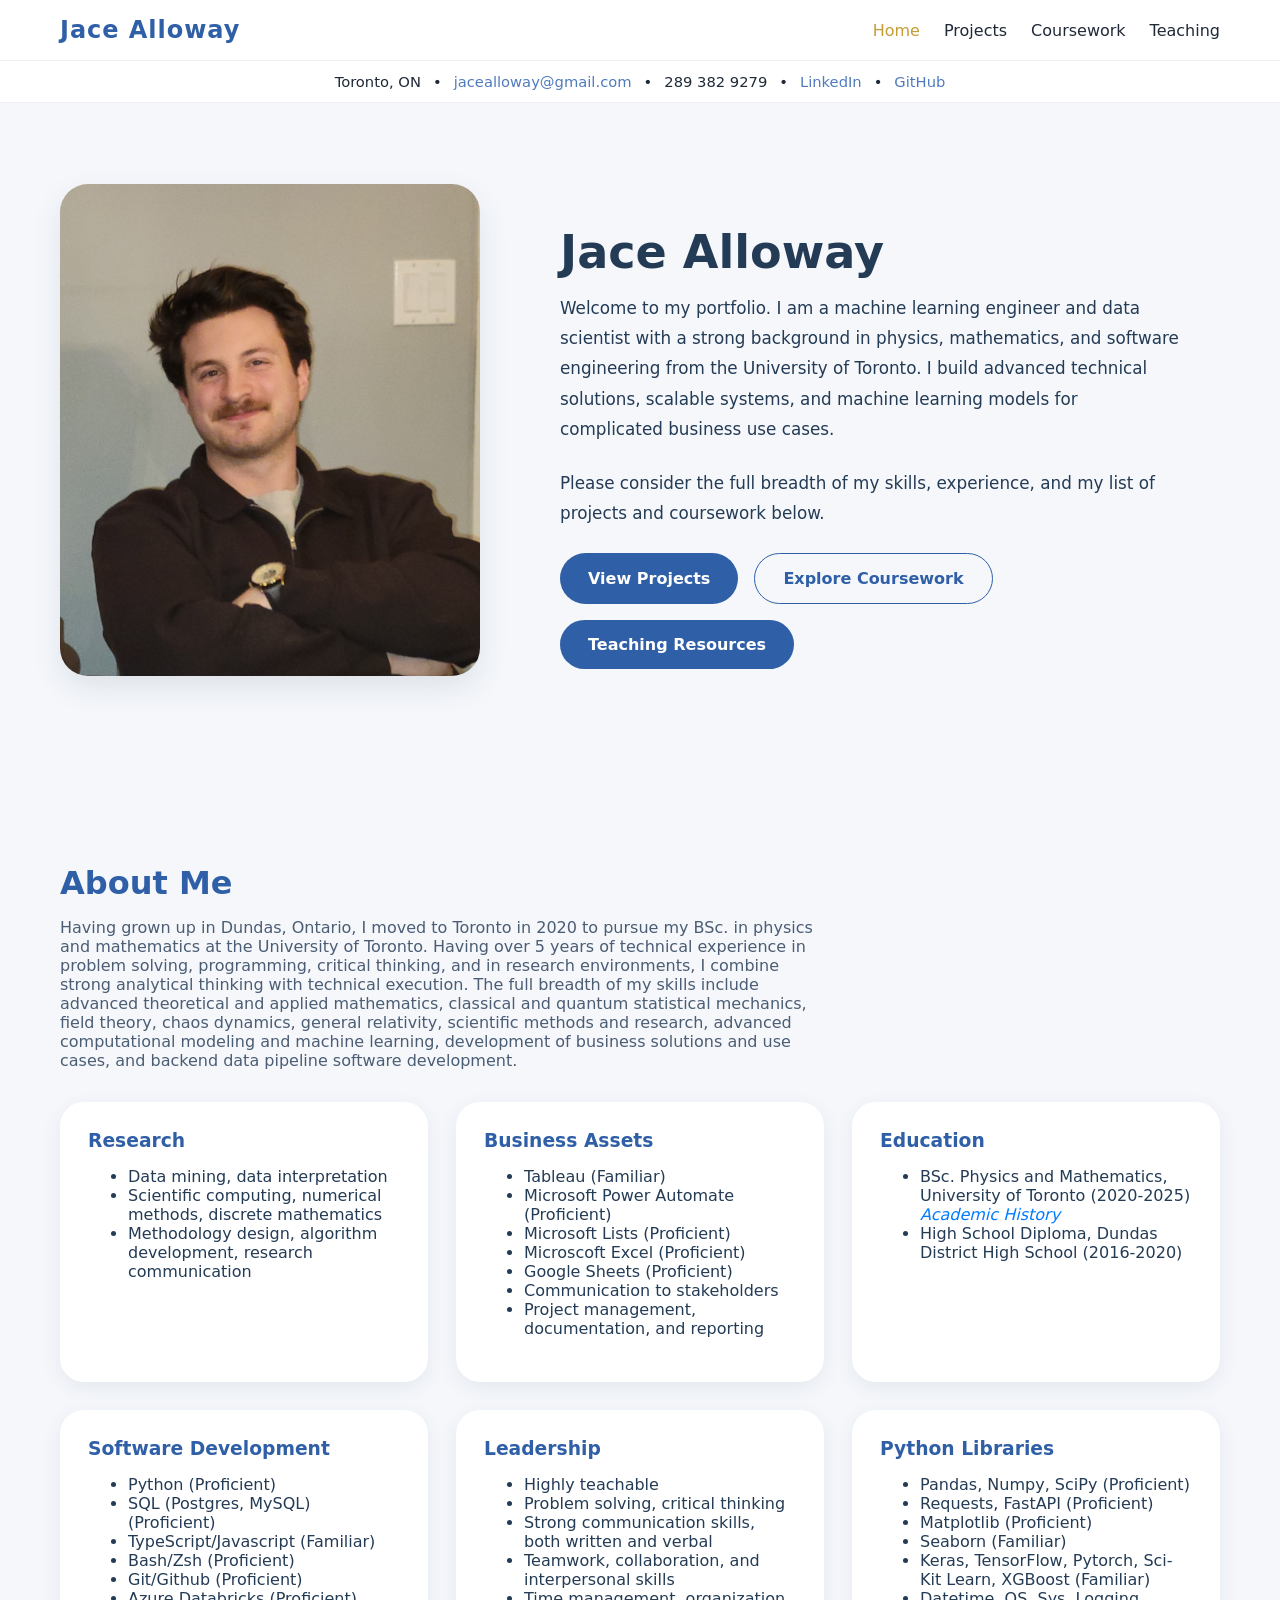
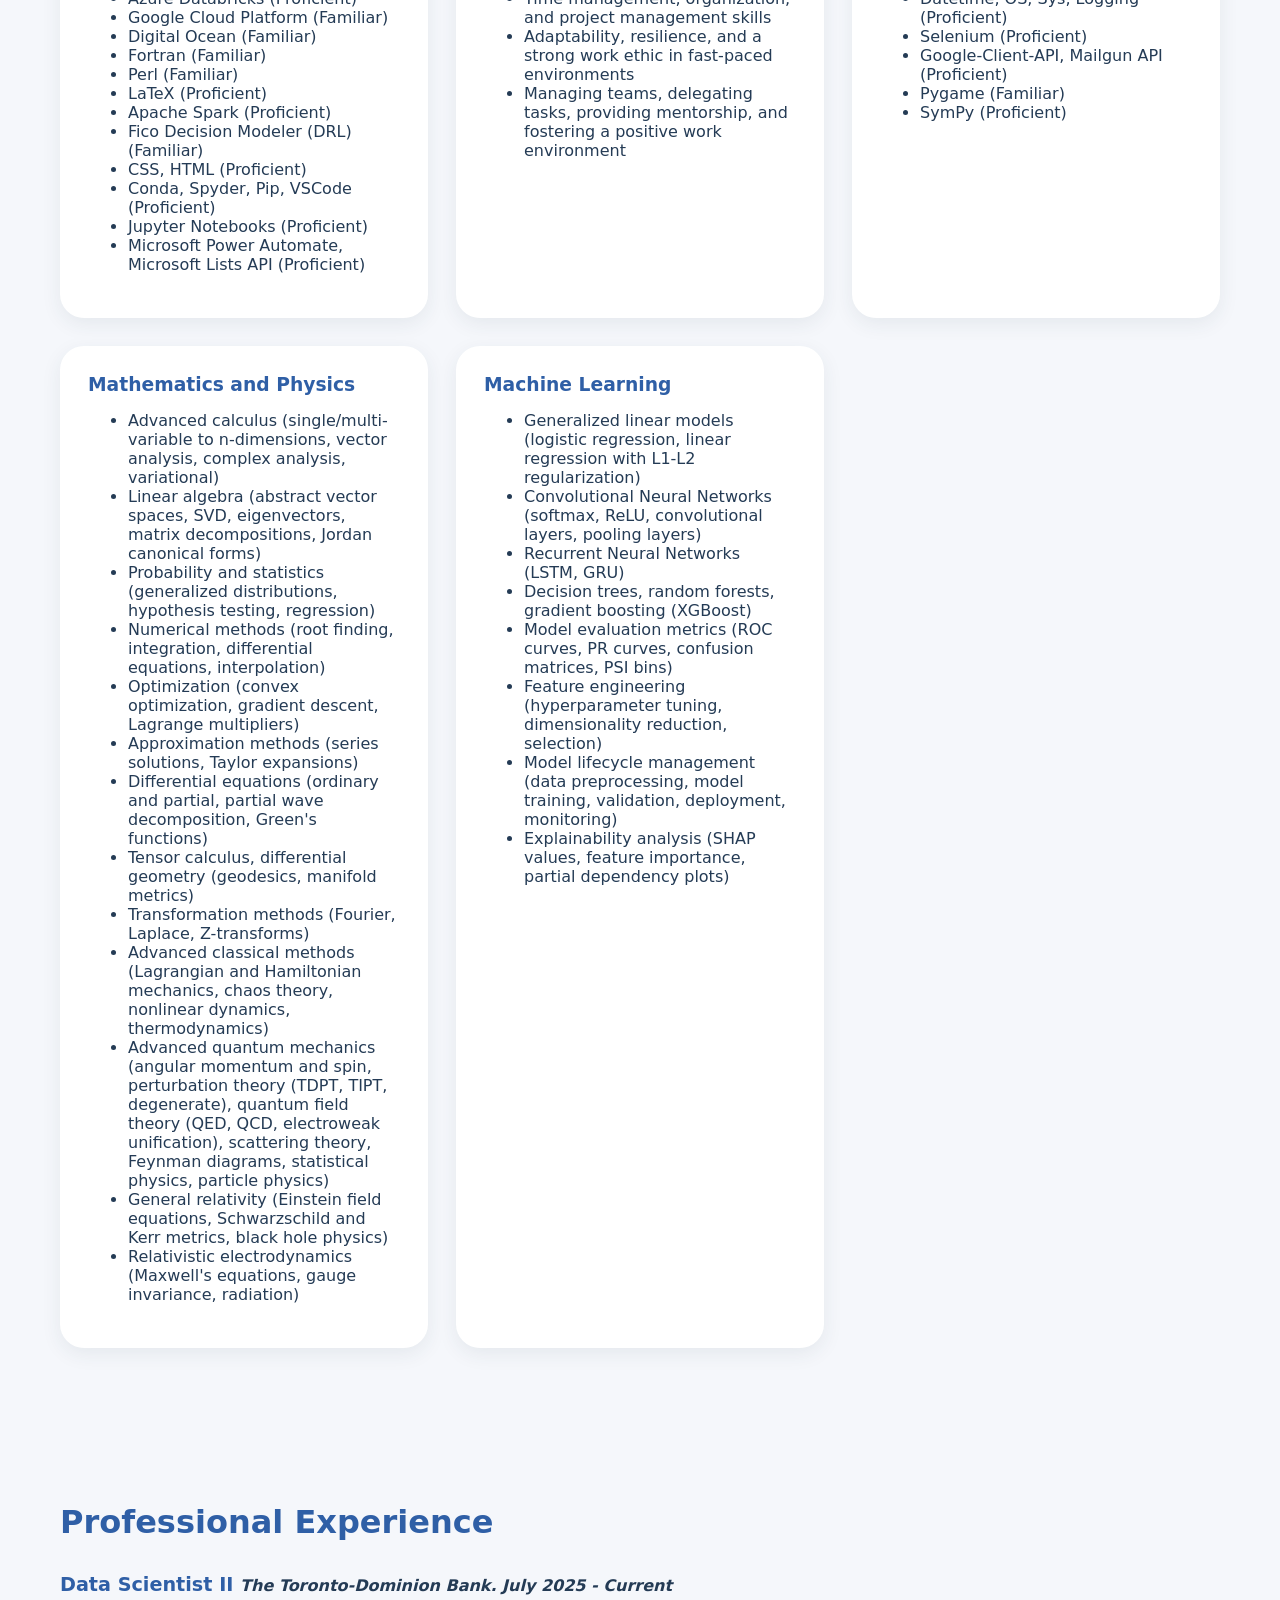
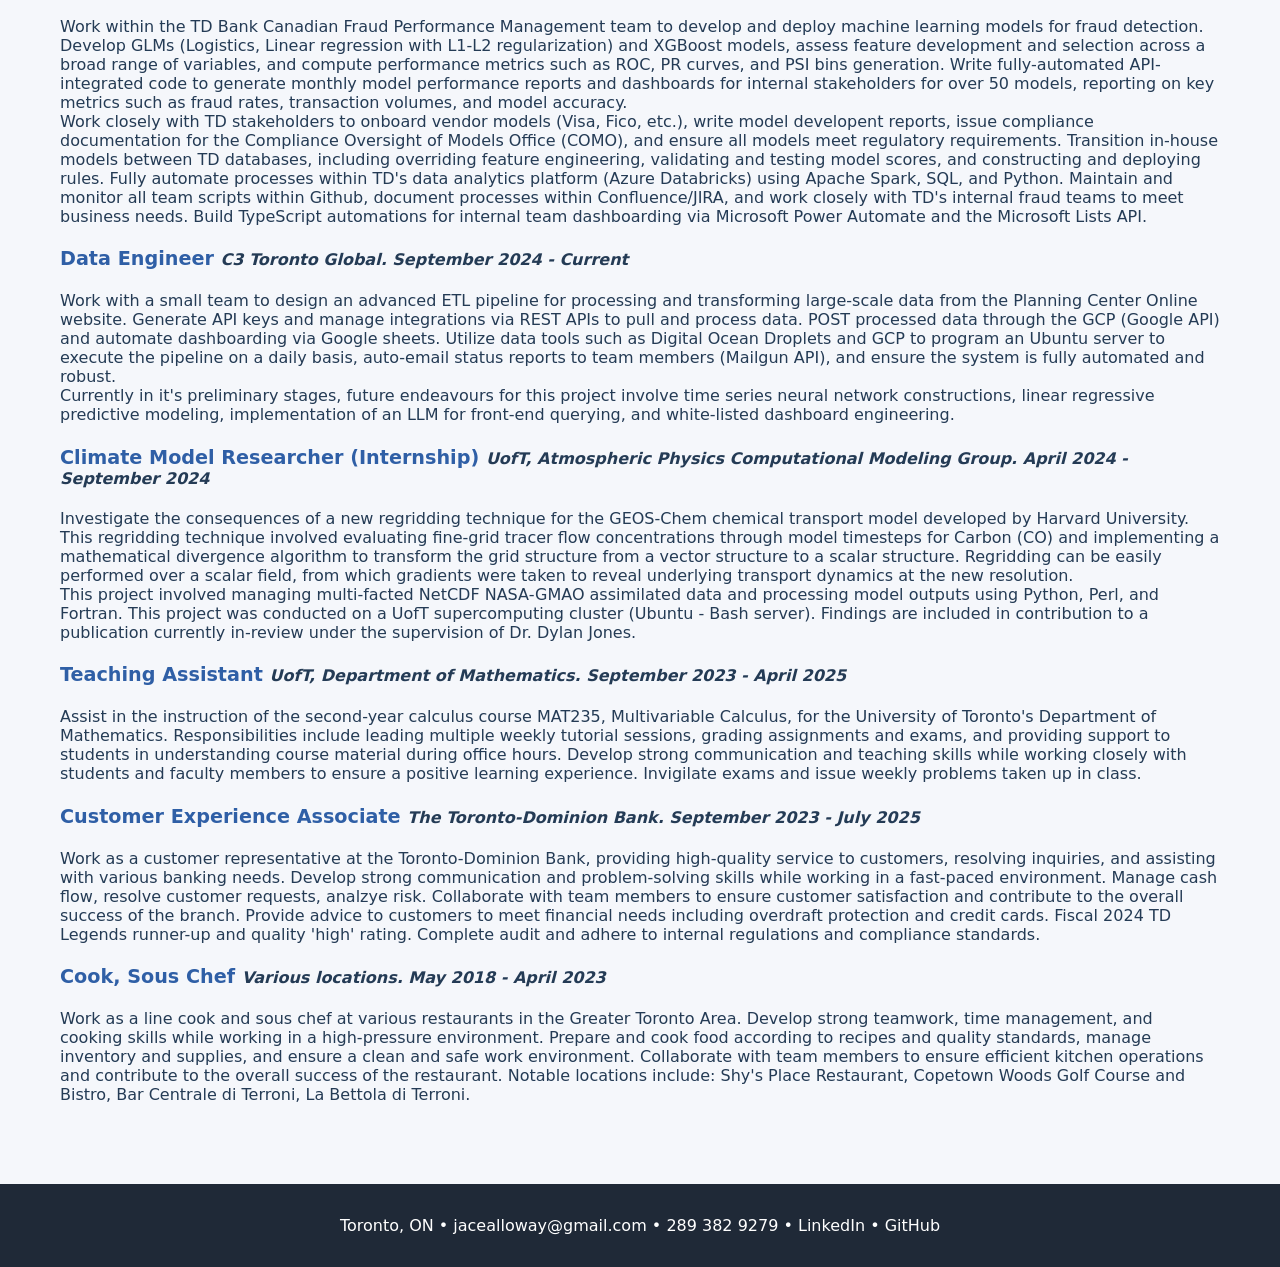
==== commit ccf0b7bb: "File updates for short read" ====
--- a/index.html
+++ b/index.html
@@ -133,4 +133,173 @@
                             <li> Datetime, OS, Sys, Logging (Proficient)
                             <li> Selenium (Proficient)
                             <li> Google-Client-API, Mailgun API (Proficient)
-                            <li> Pygame+                            <li> Pygame (Familiar)
+                            <li> SymPy (Proficient)
+                        </ul>
+                    </div>
+                    <div class="feature-card">
+                        <h3>Mathematics and Physics</h3>
+                        <ul>
+                            <li> Advanced calculus (single/multi-variable to n-dimensions, vector analysis, complex analysis, variational)
+                            <li> Linear algebra (abstract vector spaces, SVD, eigenvectors, matrix decompositions, Jordan canonical forms)
+                            <li> Probability and statistics (generalized distributions, hypothesis testing, regression)
+                            <li> Numerical methods (root finding, integration, differential equations, interpolation)
+                            <li> Optimization (convex optimization, gradient descent, Lagrange multipliers)
+                            <li> Approximation methods (series solutions, Taylor expansions)
+                            <li> Differential equations (ordinary and partial, partial wave decomposition, Green's functions)
+                            <li> Tensor calculus, differential geometry (geodesics, manifold metrics)
+                            <li> Transformation methods (Fourier, Laplace, Z-transforms)
+                            <li> Advanced classical methods (Lagrangian and Hamiltonian mechanics, chaos theory, nonlinear dynamics, thermodynamics)
+                            <li> Advanced quantum mechanics (angular momentum and spin, perturbation theory (TDPT, TIPT, degenerate), quantum field theory (QED, QCD, electroweak unification), scattering theory, Feynman diagrams, statistical physics, particle physics)
+                            <li> General relativity (Einstein field equations, Schwarzschild and Kerr metrics, black hole physics)
+                            <li> Relativistic electrodynamics (Maxwell's equations, gauge invariance, radiation)
+                        </ul>
+                    </div>
+
+                    <div class="feature-card">
+                        <h3>Machine Learning</h3>
+                        <ul>
+                            <li> Generalized linear models (logistic regression, linear regression with L1-L2 regularization)
+                            <li> Convolutional Neural Networks (softmax, ReLU, convolutional layers, pooling layers)
+                            <li> Recurrent Neural Networks (LSTM, GRU)
+                            <li> Decision trees, random forests, gradient boosting (XGBoost)
+                            <li> Model evaluation metrics (ROC curves, PR curves, confusion matrices, PSI bins)
+                            <li> Feature engineering (hyperparameter tuning, dimensionality reduction, selection)
+                            <li> Model lifecycle management (data preprocessing, model training, validation, deployment, monitoring)
+                            <li> Explainability analysis (SHAP values, feature importance, partial dependency plots)
+                        </ul>
+                    </div>
+                </div>
+            </div>
+        </section>
+
+
+        <section class="section">
+            <div class="container">
+                <h2 class="section-title">Professional Experience</h2>
+                <p class="section-description"></p>
+                <div class="timeline fade-div">
+                    <div class="timeline-item">
+                        <h4> <strong style= "color: #2f5fa6; font-size:larger;"> Data Scientist II </strong>  <i> The Toronto-Dominion Bank. July 2025 - Current</i></h4> 
+                        <p> Work within the TD Bank Canadian Fraud Performance Management team to develop and deploy machine learning models for fraud detection. 
+                            Develop GLMs (Logistics, Linear regression with L1-L2 regularization) and XGBoost models, assess feature development and selection across a broad range of variables, and compute performance metrics such as ROC, PR curves, and PSI bins generation. 
+                            Write fully-automated API-integrated code to generate monthly model performance reports and dashboards for internal stakeholders for over 50 models, reporting on key metrics such as fraud rates, transaction volumes, and model accuracy. 
+                            <br>
+                            Work closely with TD stakeholders to onboard vendor models (Visa, Fico, etc.), write model developent reports, issue compliance documentation for the Compliance Oversight of Models Office (COMO), and ensure all models meet regulatory requirements.
+                            Transition in-house models between TD databases, including overriding feature engineering, validating and testing model scores, and constructing and deploying rules. Fully automate processes within TD's data analytics platform (Azure Databricks) using Apache Spark, SQL, and Python.
+                            Maintain and monitor all team scripts within Github, document processes within Confluence/JIRA, and work closely with TD's internal fraud teams to meet business needs. Build TypeScript automations for internal team dashboarding via Microsoft Power Automate and the Microsoft Lists API.
+                        </p>
+                    </div>
+                    <div class="timeline-item">
+                        <h4> <strong style= "color: #2f5fa6; font-size:larger;"> Data Engineer </strong>  <i> C3 Toronto Global. September 2024 - Current</i></h4> 
+                        <p> Work with a small team to design an advanced ETL pipeline for processing and transforming large-scale data from the Planning Center Online website.
+                            Generate API keys and manage integrations via REST APIs to pull and process data. POST processed data through the GCP (Google API) and automate dashboarding via Google sheets. 
+                            Utilize data tools such as Digital Ocean Droplets and GCP to program an Ubuntu server to execute the pipeline on a daily basis, auto-email status reports to team members (Mailgun API), and ensure the system is fully automated and robust. 
+                            <br> 
+                            Currently in it's preliminary stages, future endeavours for this project involve time series neural network constructions, linear regressive predictive modeling, implementation of an LLM for front-end querying, and white-listed dashboard engineering.
+                        </p>
+                    </div>
+                    <div class="timeline-item">
+                        <h4> <strong style= "color: #2f5fa6; font-size:larger;"> Climate Model Researcher (Internship) </strong>  <i> UofT, Atmospheric Physics Computational Modeling Group. April 2024 - September 2024</i></h4> 
+                        <p> Investigate the consequences of a new regridding technique for the GEOS-Chem chemical transport model developed by Harvard University. 
+                            This regridding technique involved evaluating fine-grid tracer flow concentrations through model timesteps for Carbon (CO) and implementing a mathematical divergence algorithm to transform the grid structure from a vector structure to a scalar structure. 
+                            Regridding can be easily performed over a scalar field, from which gradients were taken to reveal underlying transport dynamics at the new resolution.
+                            <br> 
+                            This project involved managing multi-facted NetCDF NASA-GMAO assimilated data and processing model outputs using Python, Perl, and Fortran. This project was conducted on a UofT supercomputing cluster (Ubuntu - Bash server). 
+                            Findings are included in contribution to a publication currently in-review under the supervision of Dr. Dylan Jones. 
+                        </p>
+                    </div>
+                    <div class="timeline-item">
+                        <h4> <strong style= "color: #2f5fa6; font-size:larger;"> Teaching Assistant </strong>  <i> UofT, Department of Mathematics. September 2023 - April 2025</i></h4> 
+                        <p> Assist in the instruction of the second-year calculus course MAT235, Multivariable Calculus, for the University of Toronto's Department of Mathematics. 
+                            Responsibilities include leading multiple weekly tutorial sessions, grading assignments and exams, and providing support to students in understanding course material during office hours. 
+                            Develop strong communication and teaching skills while working closely with students and faculty members to ensure a positive learning experience. Invigilate exams and issue weekly problems taken up in class.
+                        </p>
+                    </div>
+                    <div class="timeline-item">
+                        <h4> <strong style= "color: #2f5fa6; font-size:larger;"> Customer Experience Associate </strong>  <i> The Toronto-Dominion Bank. September 2023 - July 2025</i></h4> 
+                        <p> Work as a customer representative at the Toronto-Dominion Bank, providing high-quality service to customers, resolving inquiries, and assisting with various banking needs. 
+                            Develop strong communication and problem-solving skills while working in a fast-paced environment. Manage cash flow, resolve customer requests, analzye risk. 
+                            Collaborate with team members to ensure customer satisfaction and contribute to the overall success of the branch. Provide advice to customers to meet financial needs including overdraft protection and credit cards. 
+                            Fiscal 2024 TD Legends runner-up and quality 'high' rating. Complete audit and adhere to internal regulations and compliance standards.
+                        </p>
+                    </div>
+                    <div class="timeline-item">
+                        <h4> <strong style= "color: #2f5fa6; font-size:larger;"> Cook, Sous Chef </strong>  <i> Various locations. May 2018 - April 2023</i></h4> 
+                        <p> Work as a line cook and sous chef at various restaurants in the Greater Toronto Area. 
+                            Develop strong teamwork, time management, and cooking skills while working in a high-pressure environment. 
+                            Prepare and cook food according to recipes and quality standards, manage inventory and supplies, and ensure a clean and safe work environment. 
+                            Collaborate with team members to ensure efficient kitchen operations and contribute to the overall success of the restaurant. 
+                            Notable locations include: Shy's Place Restaurant, Copetown Woods Golf Course and Bistro, Bar Centrale di Terroni, La Bettola di Terroni.
+                        </p>
+                    </div>
+            </div>
+        </section>
+
+
+        <!-- <section class="section" style="background-color: var(--light-grey);">
+            <div class="container">
+                <h2 class="section-title">Featured Projects</h2>
+                <p class="section-description">A selection of recent work spanning data processing, computational modeling, and published physics research.</p>
+                <div class="card-grid fade-div">
+                    <div class="project-card">
+                        <div class="project-image">
+                            <img src="images/looker.png" alt="Planning Centre Dashboard">
+                        </div>
+                        <div class="project-content">
+                            <h3>Project Orchestra</h3>
+                            <p>Fully-automated ETL pipeline, machine-learning integrated system for Planning Centre Online data, with various API integrations and auto reporting.</p>
+                            <div class="project-tags">
+                                <span class="tag">Python</span>
+                                <span class="tag">API</span>
+                            </div>
+                        </div>
+                    </div>
+                    <div class="project-card">
+                        <div class="project-image">
+                            <img src="images/computational.png" alt="Computational Analysis">
+                        </div>
+                        <div class="project-content">
+                            <h3>Computational Physics</h3>
+                            <p>Numerical models for physical systems, including convolution, differential equations, and signal processing.</p>
+                            <div class="project-tags">
+                                <span class="tag">Scientific Computing</span>
+                                <span class="tag">MATLAB / Python</span>
+                            </div>
+                        </div>
+                    </div>
+                    <div class="project-card">
+                        <div class="project-image">
+                            <img src="images/carbonevo.png" alt="GEOS-Chem Model">
+                        </div>
+                        <div class="project-content">
+                            <h3>Atmospheric Research</h3>
+                            <p>GEOS-Chem regridding research focused on tracer transport and chemical modeling improvements.</p>
+                            <div class="project-tags">
+                                <span class="tag">Climate Science</span>
+                                <span class="tag">Research</span>
+                            </div>
+                        </div>
+                    </div>
+                </div>
+            </div>
+        </section> -->
+    </main>
+
+    <footer class="footer">
+        <div style = "color: white">
+            <span>Toronto, ON</span>
+            <span>•</span>
+            <a href="mailto:jacealloway@gmail.com">jacealloway@gmail.com</a>
+            <span>•</span>
+            <span>289 382 9279</span>
+            <span>•</span>
+            <a href="https://www.linkedin.com/in/jacealloway/" target="_blank">LinkedIn</a>
+            <span>•</span>
+            <a href="https://github.com/jacealloway" target="_blank">GitHub</a>
+        </div>
+    </footer>
+
+    <script src="assets/mouseclick.js"></script>
+</body>
+</html>
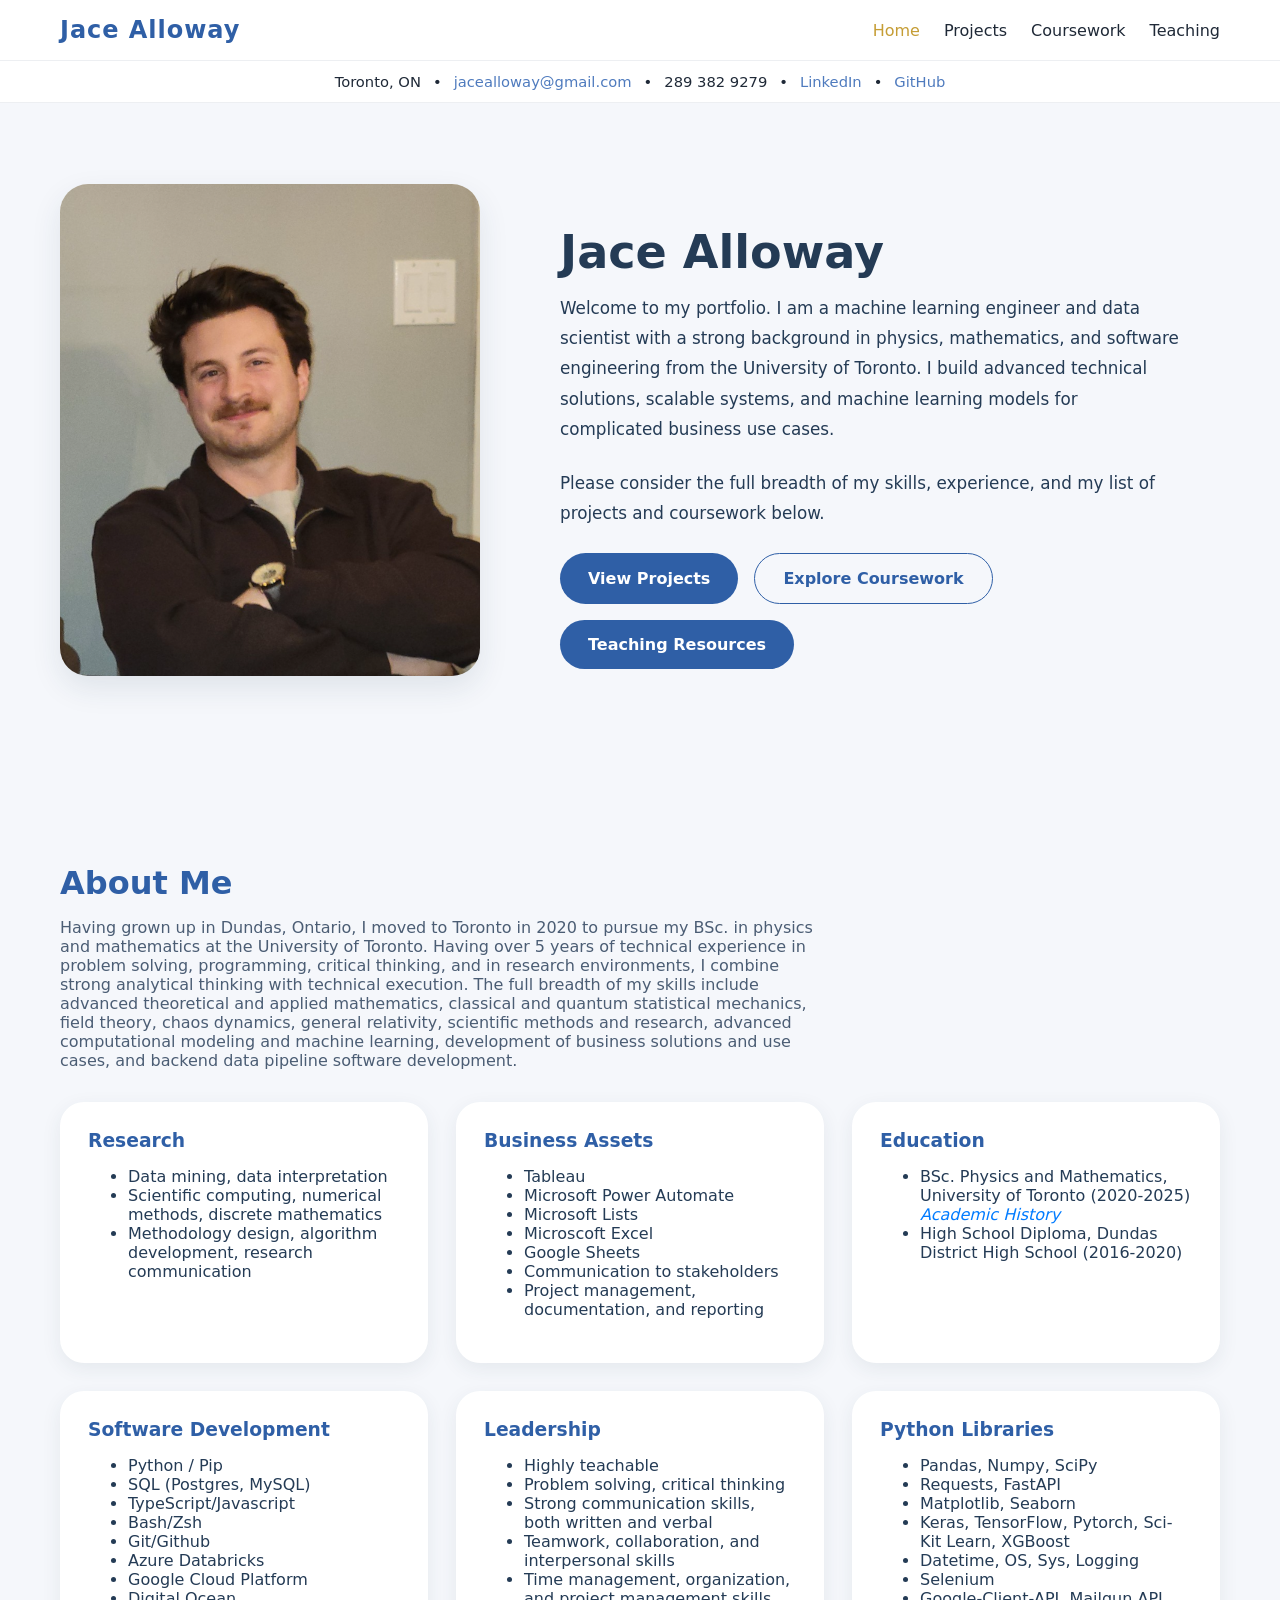
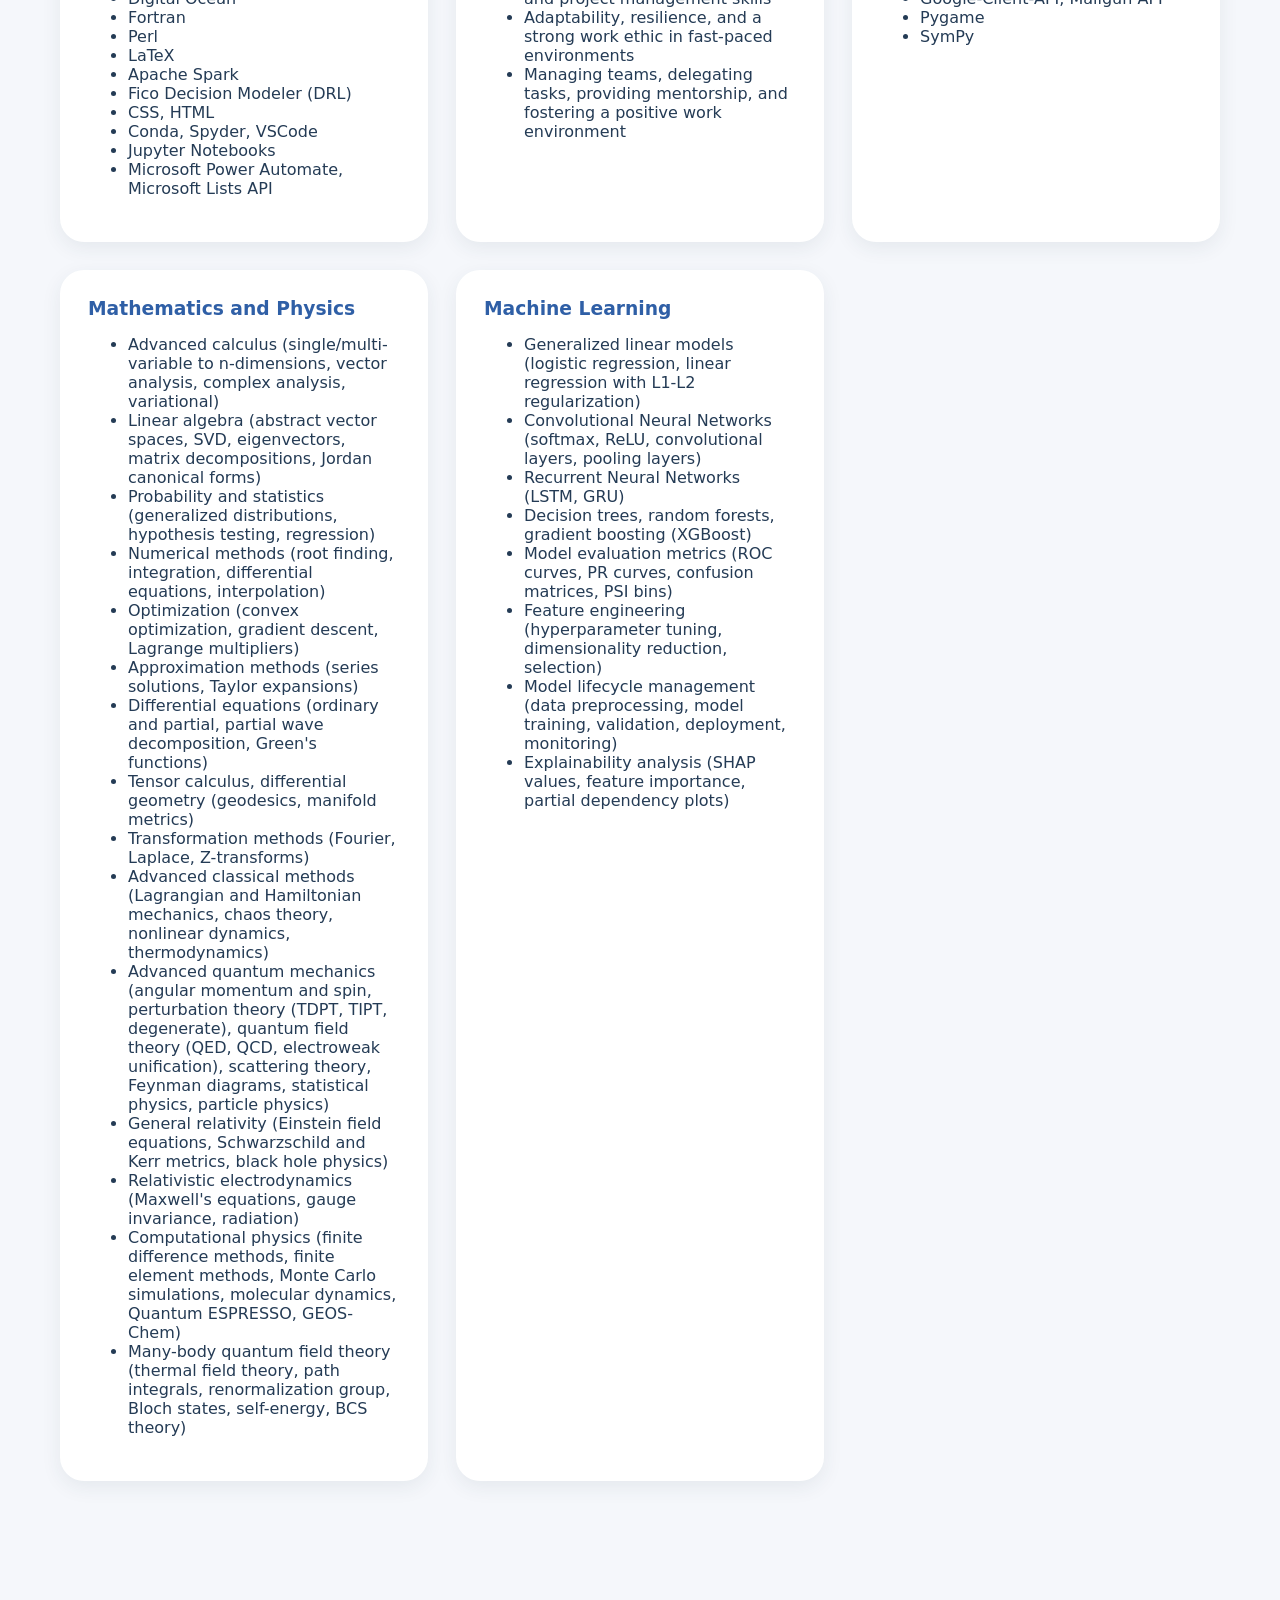
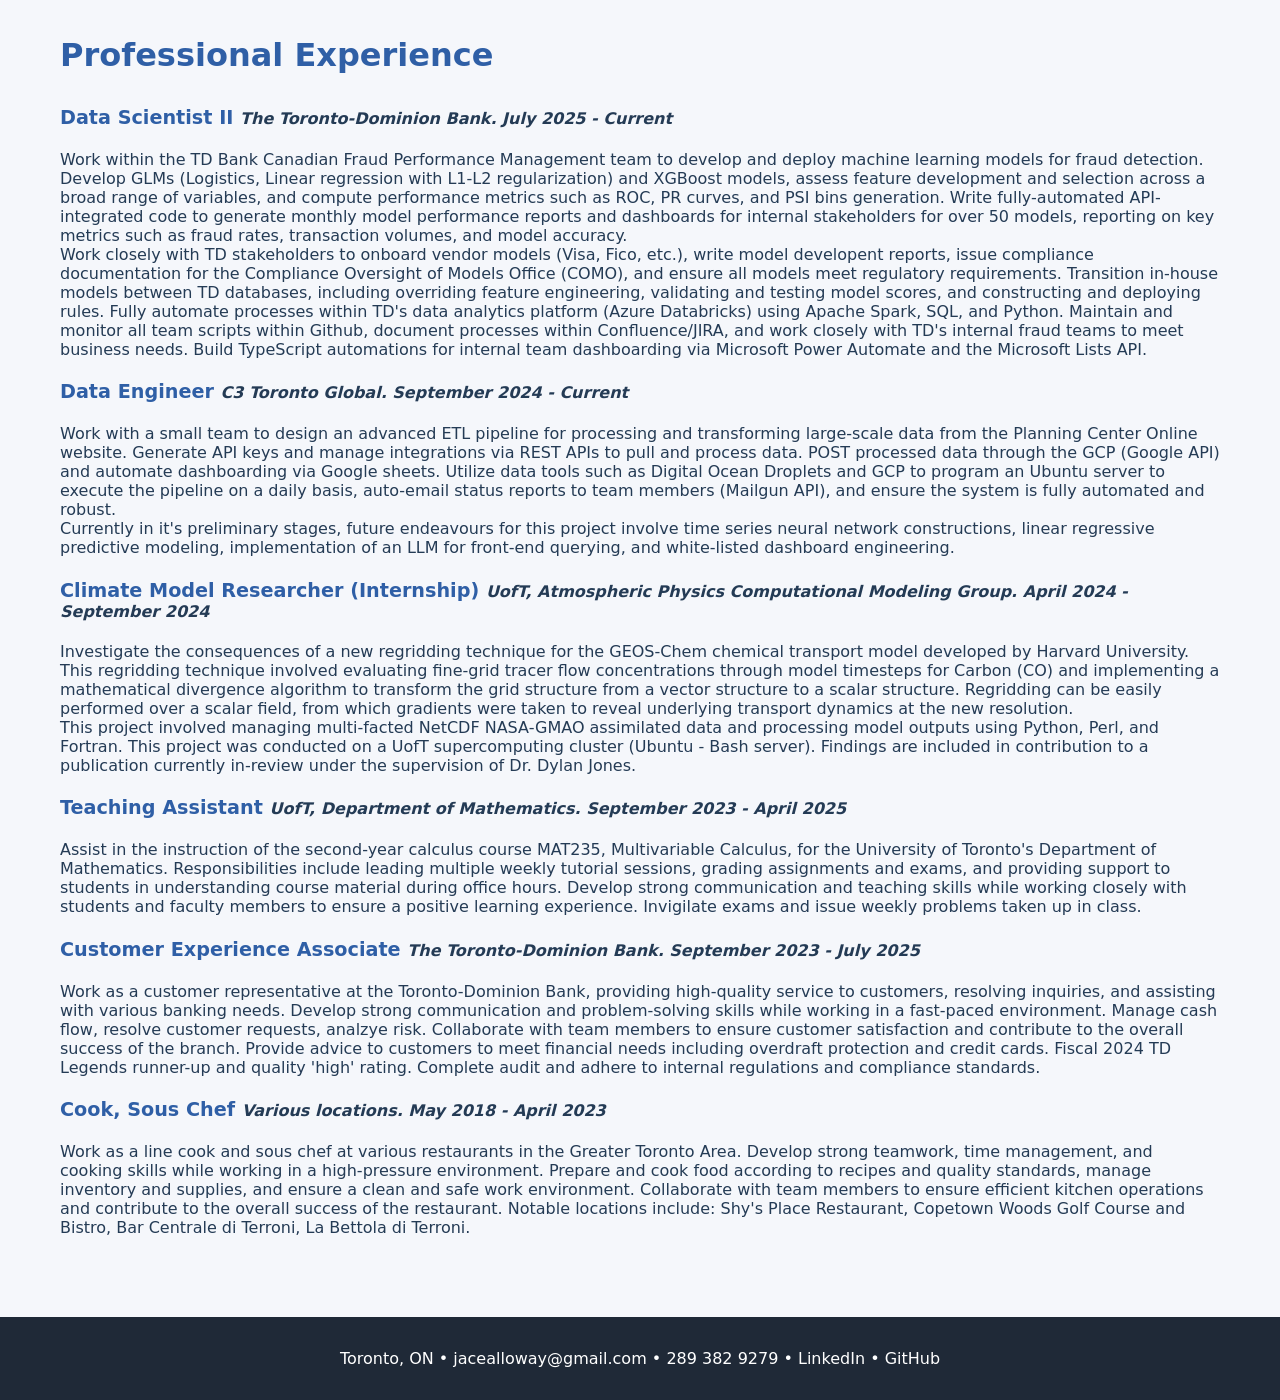
==== commit 676e73f1: "[2026-07-13] Main page updates" ====
--- a/index.html
+++ b/index.html
@@ -72,11 +72,11 @@
                     <div class="feature-card">
                         <h3>Business Assets</h3>
                         <ul>
-                            <li> Tableau (Familiar)
-                            <li> Microsoft Power Automate (Proficient)
-                            <li> Microsoft Lists (Proficient)
-                            <li> Microscoft Excel (Proficient)
-                            <li> Google Sheets (Proficient)
+                            <li> Tableau
+                            <li> Microsoft Power Automate 
+                            <li> Microsoft Lists 
+                            <li> Microscoft Excel 
+                            <li> Google Sheets 
                             <li> Communication to stakeholders 
                             <li> Project management, documentation, and reporting
                         </ul>
@@ -91,23 +91,23 @@
                     <div class="feature-card">
                         <h3>Software Development</h3>
                         <ul>
-                            <li> Python (Proficient)
-                            <li> SQL (Postgres, MySQL) (Proficient)
-                            <li> TypeScript/Javascript (Familiar)
-                            <li> Bash/Zsh (Proficient) 
-                            <li> Git/Github (Proficient)
-                            <li> Azure Databricks (Proficient)
-                            <li> Google Cloud Platform (Familiar)
-                            <li> Digital Ocean (Familiar)
-                            <li> Fortran (Familiar)
-                            <li> Perl (Familiar)
-                            <li> LaTeX (Proficient)
-                            <li> Apache Spark (Proficient)
-                            <li> Fico Decision Modeler (DRL) (Familiar)
-                            <li> CSS, HTML (Proficient) 
-                            <li> Conda, Spyder, Pip, VSCode (Proficient)
-                            <li> Jupyter Notebooks (Proficient)
-                            <li> Microsoft Power Automate, Microsoft Lists API (Proficient)
+                            <li> Python / Pip
+                            <li> SQL (Postgres, MySQL) 
+                            <li> TypeScript/Javascript 
+                            <li> Bash/Zsh 
+                            <li> Git/Github 
+                            <li> Azure Databricks 
+                            <li> Google Cloud Platform 
+                            <li> Digital Ocean 
+                            <li> Fortran
+                            <li> Perl 
+                            <li> LaTeX 
+                            <li> Apache Spark 
+                            <li> Fico Decision Modeler (DRL)
+                            <li> CSS, HTML 
+                            <li> Conda, Spyder, VSCode 
+                            <li> Jupyter Notebooks 
+                            <li> Microsoft Power Automate, Microsoft Lists API 
                         </ul>
                     </div>
                     <div class="feature-card">
@@ -125,16 +125,15 @@
                     <div class="feature-card">
                         <h3>Python Libraries</h3>
                         <ul>
-                            <li> Pandas, Numpy, SciPy (Proficient)
-                            <li> Requests, FastAPI (Proficient)
-                            <li> Matplotlib (Proficient)
-                            <li> Seaborn (Familiar)
-                            <li> Keras, TensorFlow, Pytorch, Sci-Kit Learn, XGBoost (Familiar)
-                            <li> Datetime, OS, Sys, Logging (Proficient)
-                            <li> Selenium (Proficient)
-                            <li> Google-Client-API, Mailgun API (Proficient)
-                            <li> Pygame (Familiar)
-                            <li> SymPy (Proficient)
+                            <li> Pandas, Numpy, SciPy
+                            <li> Requests, FastAPI 
+                            <li> Matplotlib, Seaborn
+                            <li> Keras, TensorFlow, Pytorch, Sci-Kit Learn, XGBoost 
+                            <li> Datetime, OS, Sys, Logging 
+                            <li> Selenium 
+                            <li> Google-Client-API, Mailgun API 
+                            <li> Pygame 
+                            <li> SymPy 
                         </ul>
                     </div>
                     <div class="feature-card">
@@ -153,6 +152,8 @@
                             <li> Advanced quantum mechanics (angular momentum and spin, perturbation theory (TDPT, TIPT, degenerate), quantum field theory (QED, QCD, electroweak unification), scattering theory, Feynman diagrams, statistical physics, particle physics)
                             <li> General relativity (Einstein field equations, Schwarzschild and Kerr metrics, black hole physics)
                             <li> Relativistic electrodynamics (Maxwell's equations, gauge invariance, radiation)
+                            <li> Computational physics (finite difference methods, finite element methods, Monte Carlo simulations, molecular dynamics, Quantum ESPRESSO, GEOS-Chem)
+                            <li> Many-body quantum field theory (thermal field theory, path integrals, renormalization group, Bloch states, self-energy, BCS theory)
                         </ul>
                     </div>
 
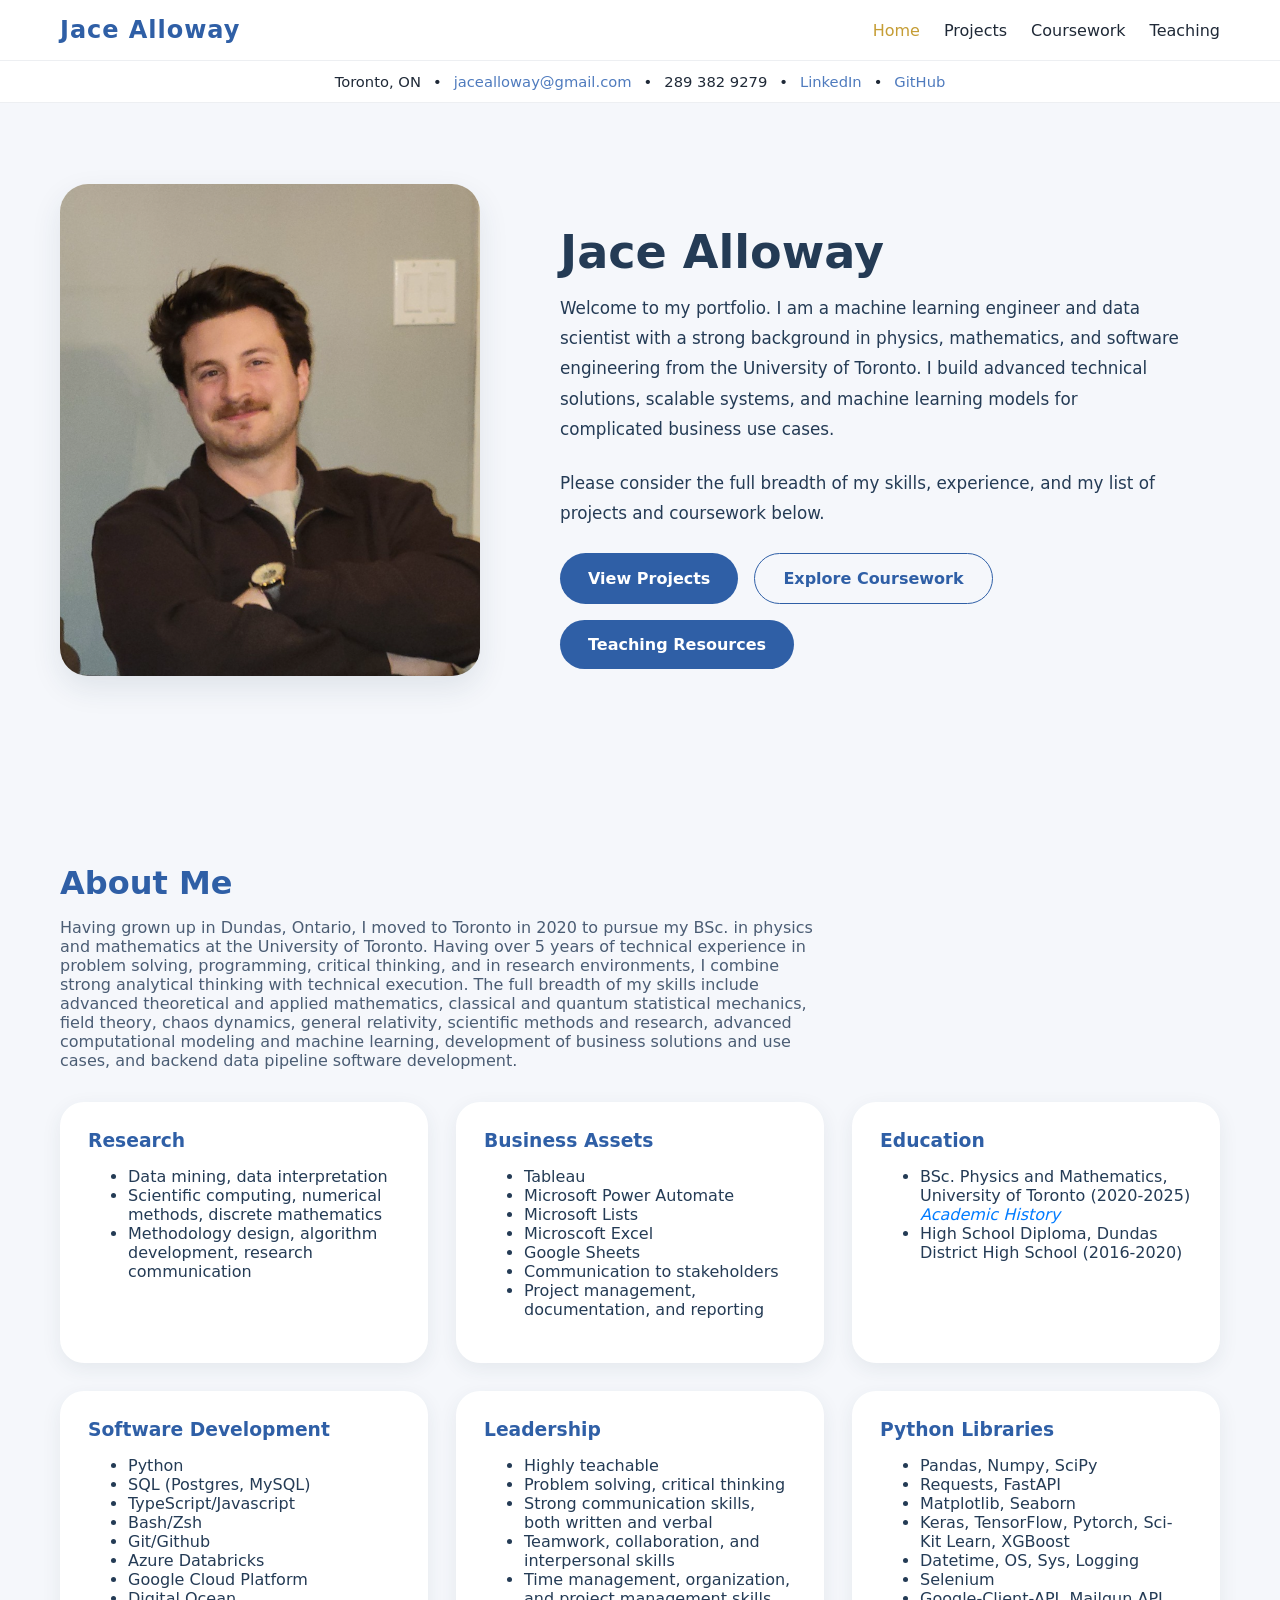
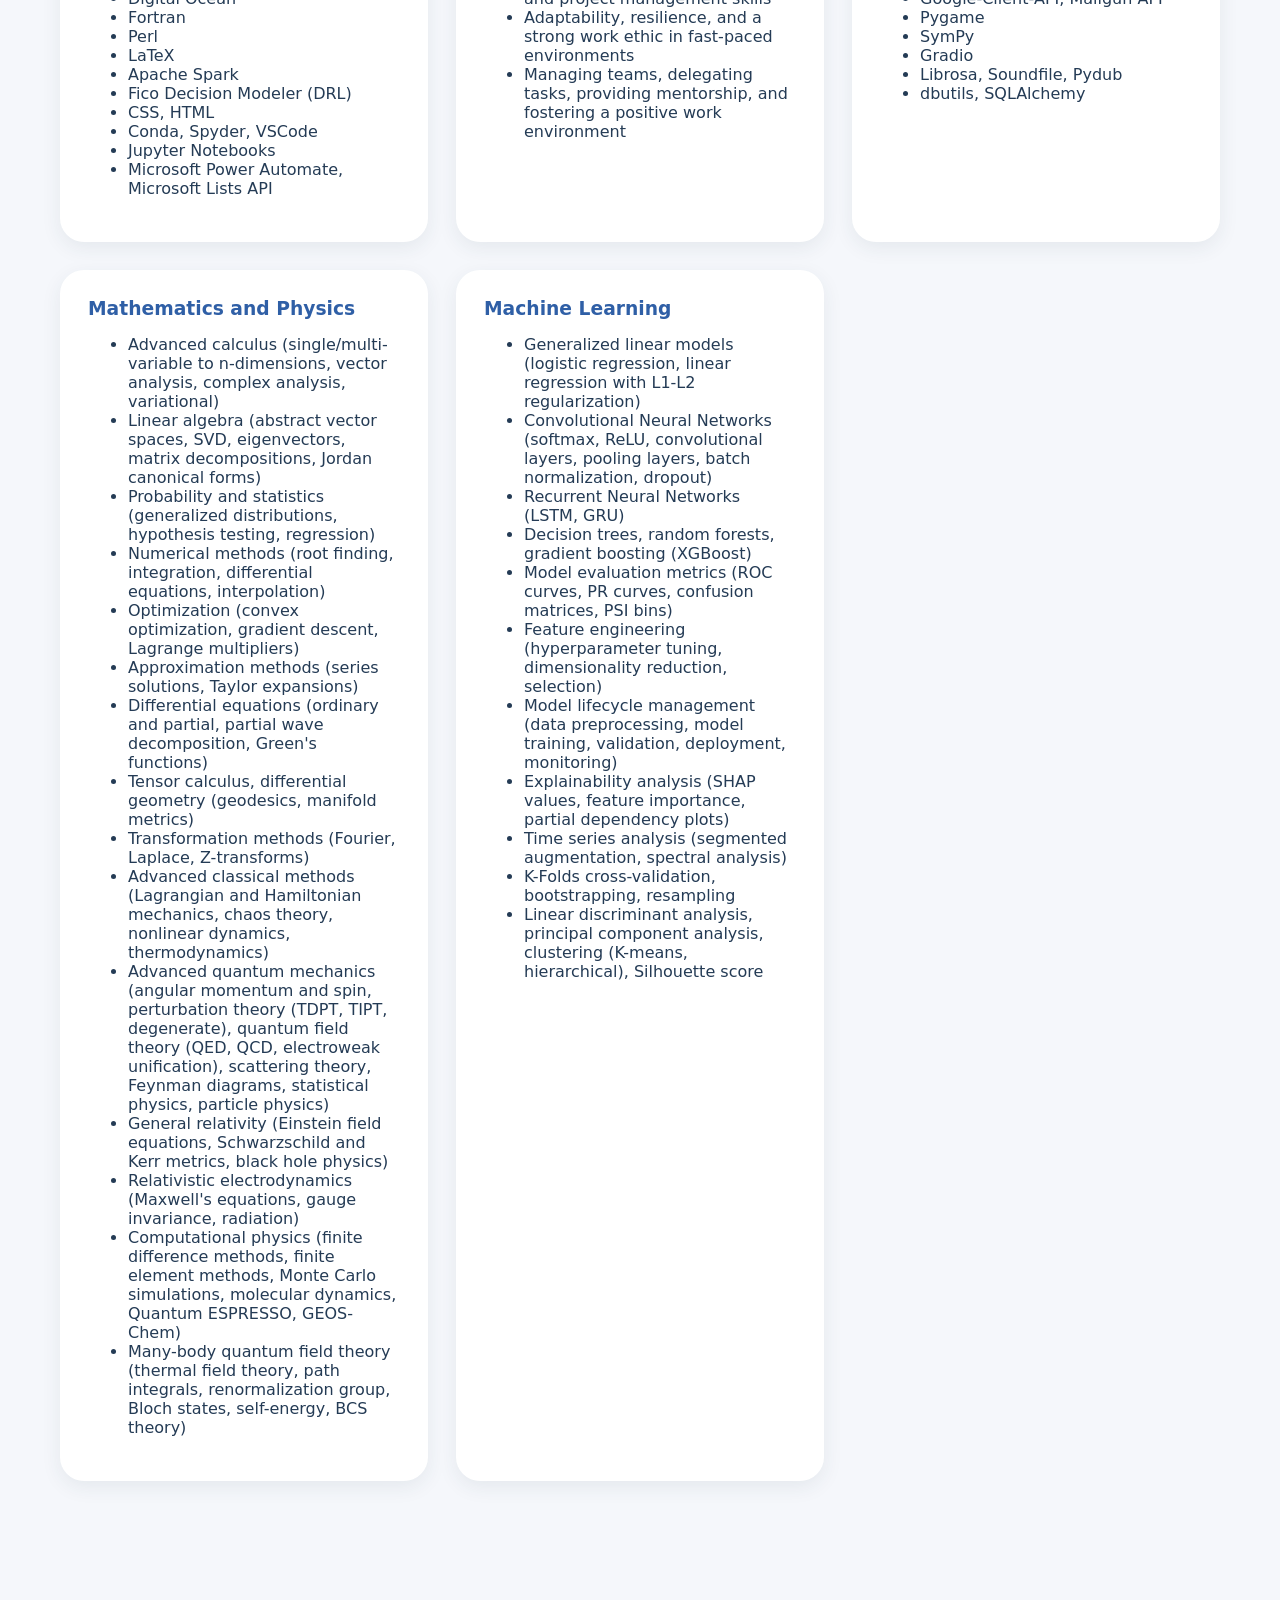
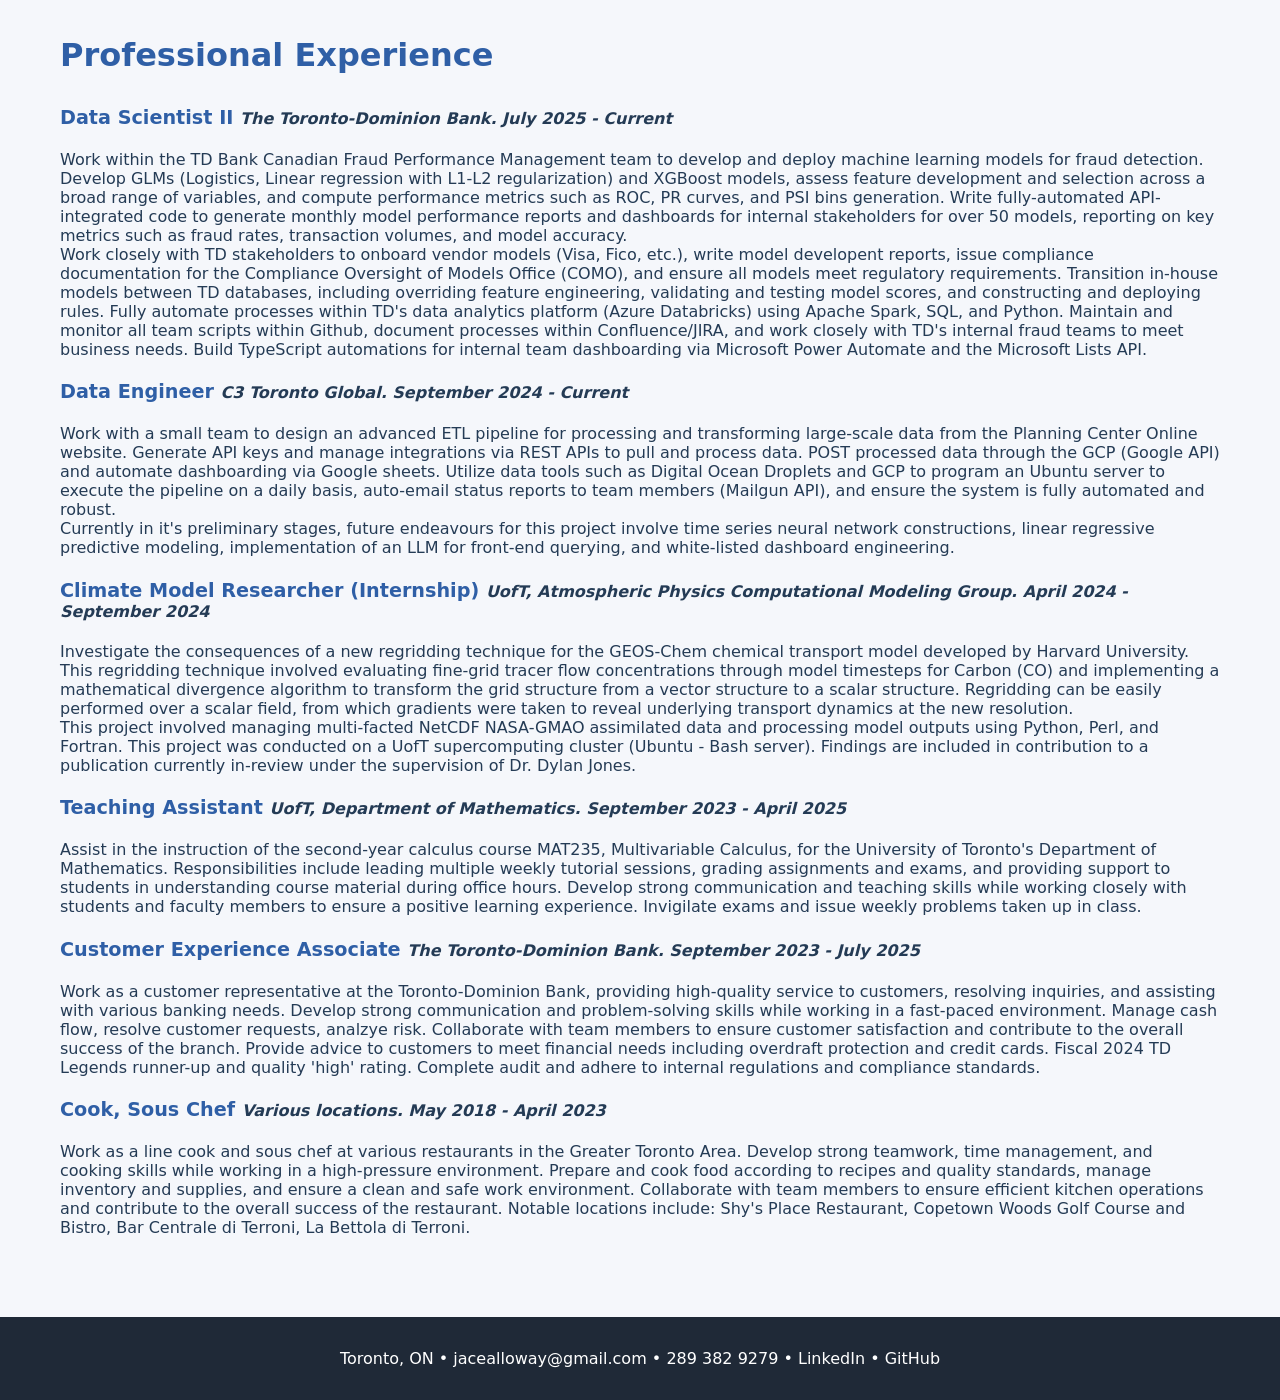
==== commit 3f57894c: "[2026-09-12] Added new project, updated skills page" ====
--- a/index.html
+++ b/index.html
@@ -91,7 +91,7 @@
                     <div class="feature-card">
                         <h3>Software Development</h3>
                         <ul>
-                            <li> Python / Pip
+                            <li> Python
                             <li> SQL (Postgres, MySQL) 
                             <li> TypeScript/Javascript 
                             <li> Bash/Zsh 
@@ -134,6 +134,9 @@
                             <li> Google-Client-API, Mailgun API 
                             <li> Pygame 
                             <li> SymPy 
+                            <li> Gradio
+                            <li> Librosa, Soundfile, Pydub
+                            <li> dbutils, SQLAlchemy
                         </ul>
                     </div>
                     <div class="feature-card">
@@ -161,13 +164,16 @@
                         <h3>Machine Learning</h3>
                         <ul>
                             <li> Generalized linear models (logistic regression, linear regression with L1-L2 regularization)
-                            <li> Convolutional Neural Networks (softmax, ReLU, convolutional layers, pooling layers)
+                            <li> Convolutional Neural Networks (softmax, ReLU, convolutional layers, pooling layers, batch normalization, dropout)
                             <li> Recurrent Neural Networks (LSTM, GRU)
                             <li> Decision trees, random forests, gradient boosting (XGBoost)
                             <li> Model evaluation metrics (ROC curves, PR curves, confusion matrices, PSI bins)
                             <li> Feature engineering (hyperparameter tuning, dimensionality reduction, selection)
                             <li> Model lifecycle management (data preprocessing, model training, validation, deployment, monitoring)
                             <li> Explainability analysis (SHAP values, feature importance, partial dependency plots)
+                            <li> Time series analysis (segmented augmentation, spectral analysis)
+                            <li> K-Folds cross-validation, bootstrapping, resampling
+                            <li> Linear discriminant analysis, principal component analysis, clustering (K-means, hierarchical), Silhouette score
                         </ul>
                     </div>
                 </div>
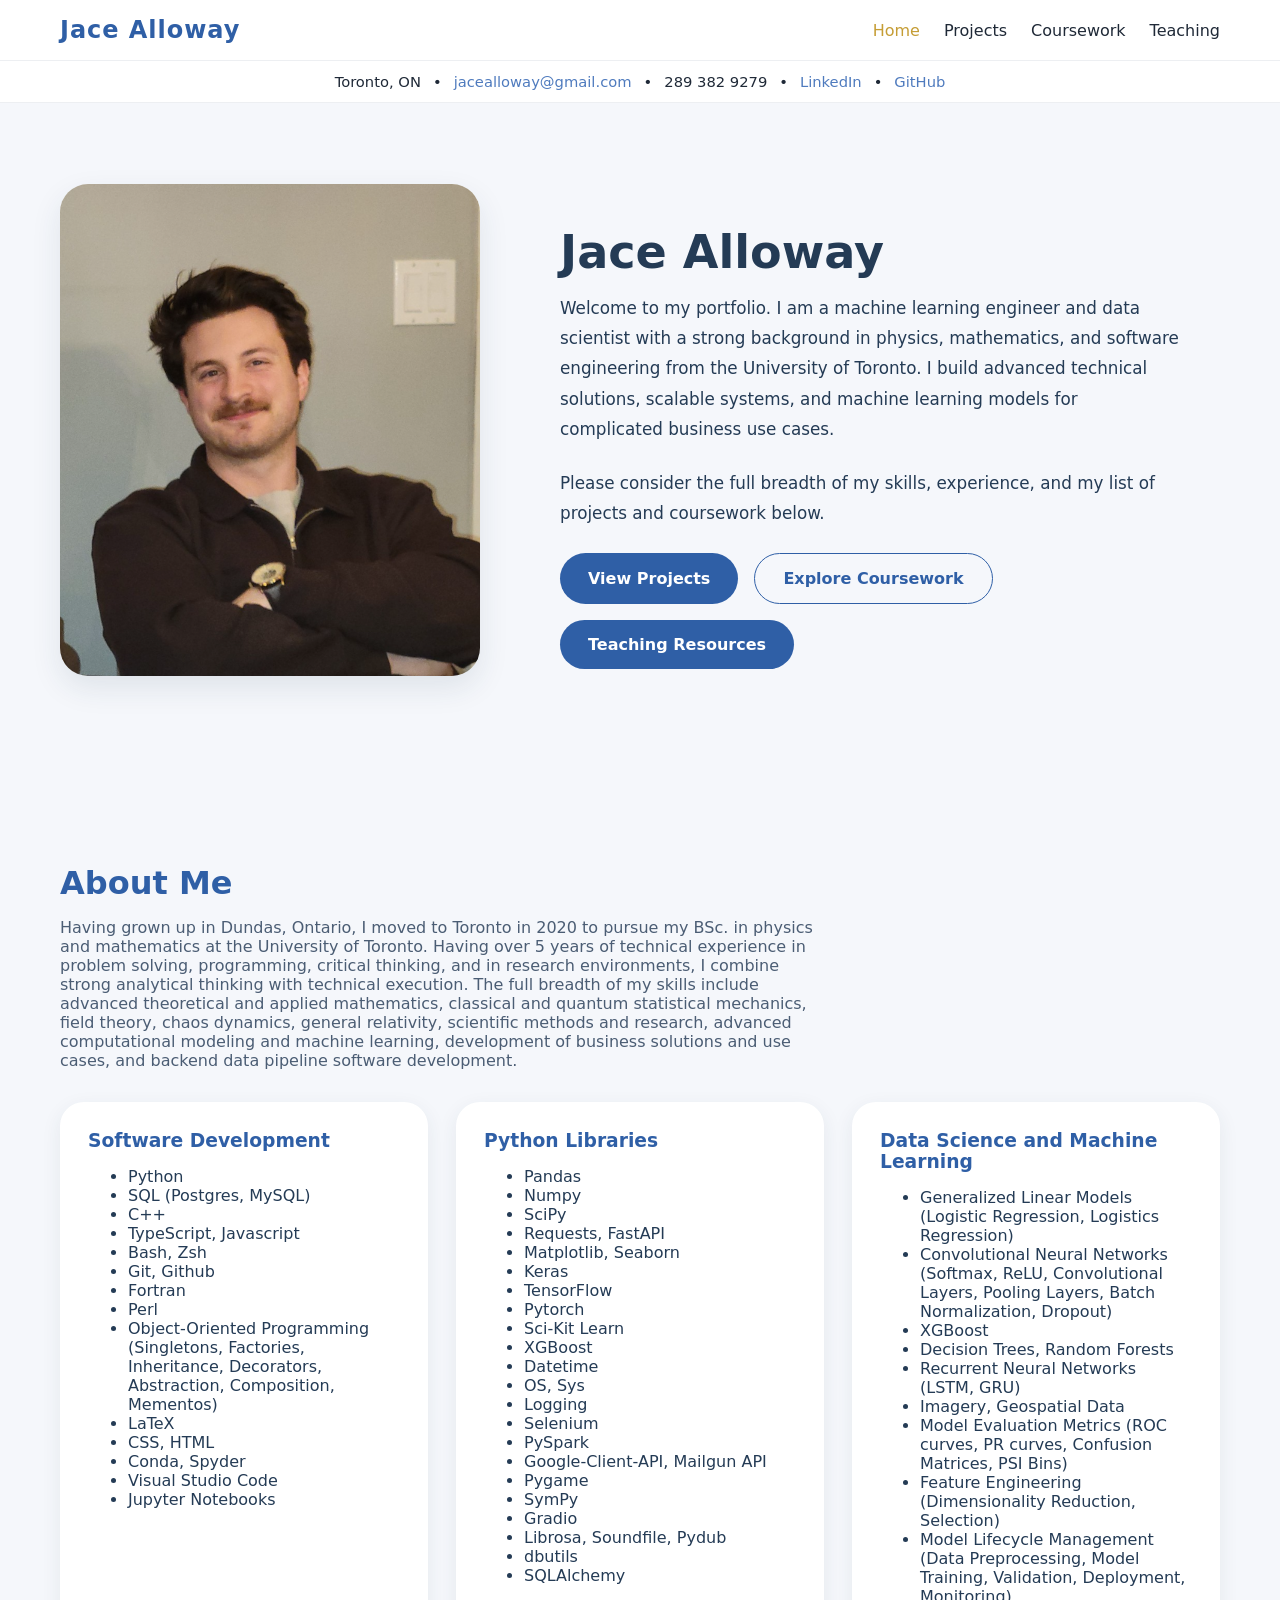
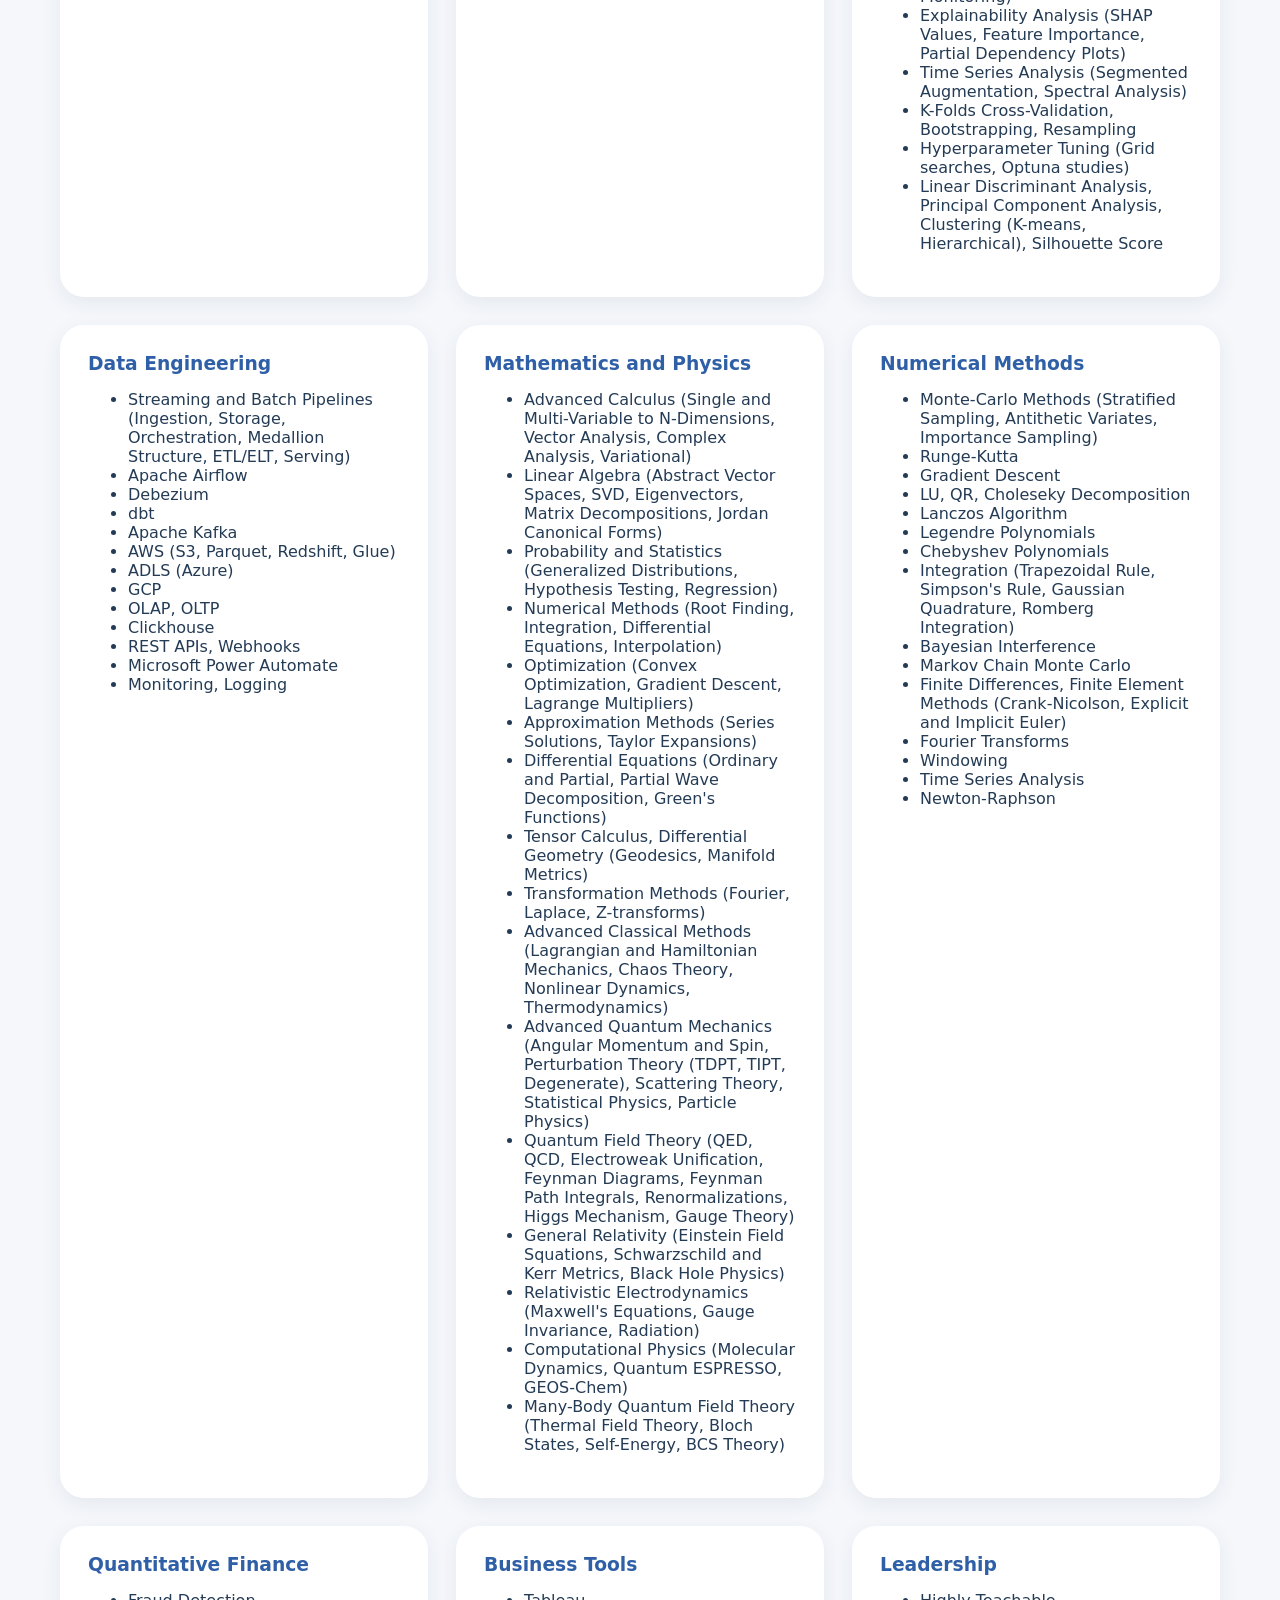
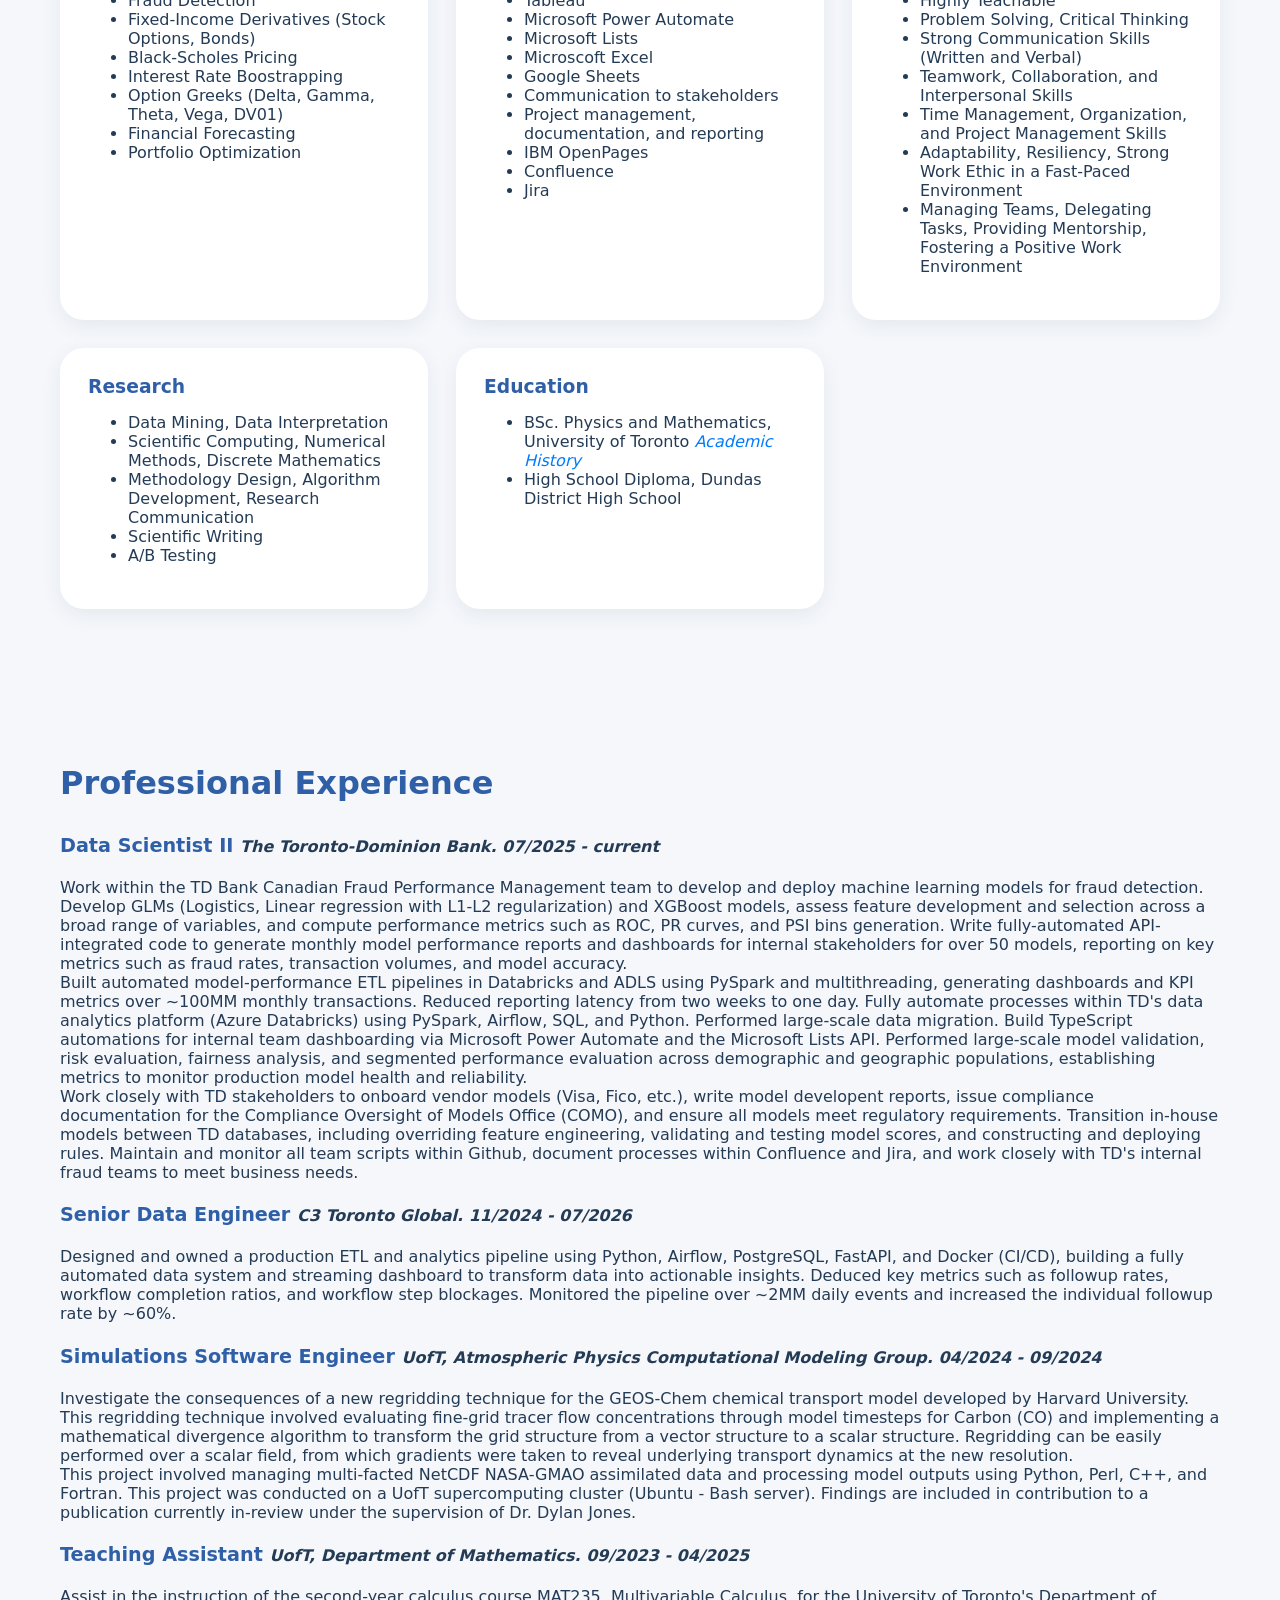
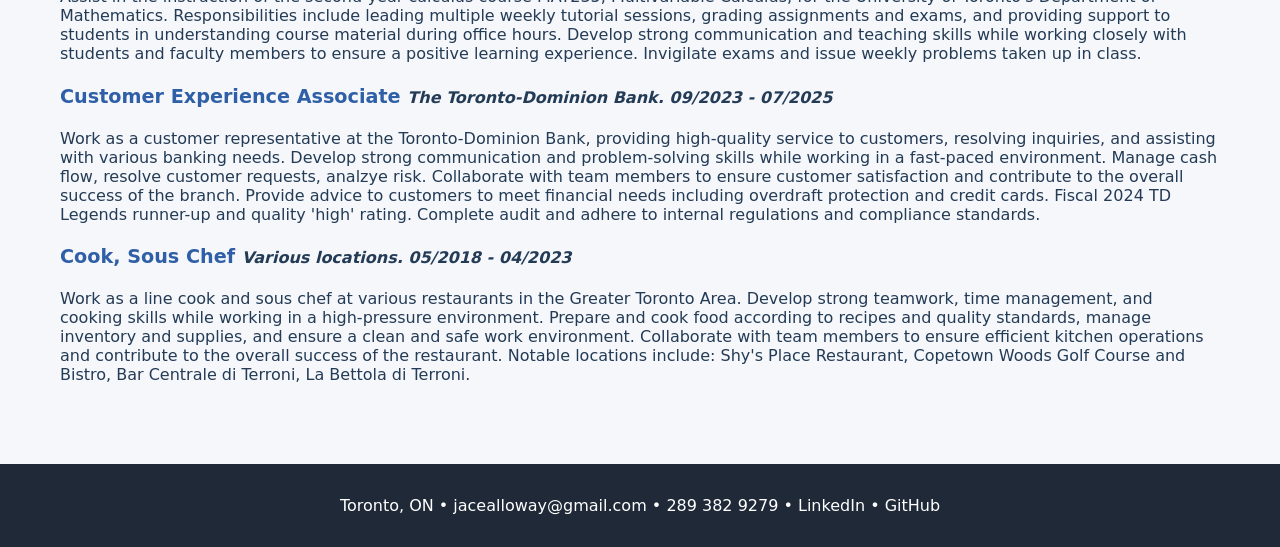
==== commit 67664c45: "[2026-11-15] Revised resume content and structure" ====
--- a/index.html
+++ b/index.html
@@ -62,15 +62,143 @@
                     The full breadth of my skills include advanced theoretical and applied mathematics, classical and quantum statistical mechanics, field theory, chaos dynamics, general relativity, scientific methods and research, advanced computational modeling and machine learning, development of business solutions and use cases, and backend data pipeline software development.</p>
                 <div class="card-grid fade-div">
                     <div class="feature-card">
-                        <h3>Research</h3>
-                        <ul>
-                            <li> Data mining, data interpretation
-                            <li> Scientific computing, numerical methods, discrete mathematics
-                            <li> Methodology design, algorithm development, research communication
-                        </ul>
-                    </div>
-                    <div class="feature-card">
-                        <h3>Business Assets</h3>
+                        <h3>Software Development</h3>
+                        <ul>
+                            <li> Python
+                            <li> SQL (Postgres, MySQL) 
+                            <li> C++
+                            <li> TypeScript, Javascript 
+                            <li> Bash, Zsh 
+                            <li> Git, Github 
+                            <li> Fortran
+                            <li> Perl 
+                            <li> Object-Oriented Programming (Singletons, Factories, Inheritance, Decorators, Abstraction, Composition, Mementos)
+                            <li> LaTeX 
+                            <li> CSS, HTML 
+                            <li> Conda, Spyder 
+                            <li> Visual Studio Code 
+                            <li> Jupyter Notebooks 
+                        </ul>
+                    </div>
+                    <div class="feature-card">
+                        <h3>Python Libraries</h3>
+                        <ul>
+                            <li> Pandas
+                            <li> Numpy
+                            <li> SciPy
+                            <li> Requests, FastAPI 
+                            <li> Matplotlib, Seaborn
+                            <li> Keras
+                            <li> TensorFlow
+                            <li> Pytorch
+                            <li> Sci-Kit Learn
+                            <li> XGBoost 
+                            <li> Datetime
+                            <li> OS, Sys 
+                            <li> Logging 
+                            <li> Selenium 
+                            <li> PySpark
+                            <li> Google-Client-API, Mailgun API 
+                            <li> Pygame 
+                            <li> SymPy 
+                            <li> Gradio
+                            <li> Librosa, Soundfile, Pydub
+                            <li> dbutils
+                            <li> SQLAlchemy
+                        </ul>
+                    </div>
+                    <div class="feature-card">
+                        <h3>Data Science and Machine Learning</h3>
+                        <ul>
+                            <li> Generalized Linear Models (Logistic Regression, Logistics Regression)
+                            <li> Convolutional Neural Networks (Softmax, ReLU, Convolutional Layers, Pooling Layers, Batch Normalization, Dropout)
+                            <li> XGBoost
+                            <li> Decision Trees, Random Forests
+                            <li> Recurrent Neural Networks (LSTM, GRU)
+                            <li> Imagery, Geospatial Data
+                            <li> Model Evaluation Metrics (ROC curves, PR curves, Confusion Matrices, PSI Bins)
+                            <li> Feature Engineering (Dimensionality Reduction, Selection)
+                            <li> Model Lifecycle Management (Data Preprocessing, Model Training, Validation, Deployment, Monitoring)
+                            <li> Explainability Analysis (SHAP Values, Feature Importance, Partial Dependency Plots)
+                            <li> Time Series Analysis (Segmented Augmentation, Spectral Analysis)
+                            <li> K-Folds Cross-Validation, Bootstrapping, Resampling
+                            <li> Hyperparameter Tuning (Grid searches, Optuna studies)
+                            <li> Linear Discriminant Analysis, Principal Component Analysis, Clustering (K-means, Hierarchical), Silhouette Score
+                        </ul>
+                    </div>
+                    <div class="feature-card">
+                        <h3>Data Engineering</h3>
+                        <ul>
+                            <li> Streaming and Batch Pipelines (Ingestion, Storage, Orchestration, Medallion Structure, ETL/ELT, Serving)
+                            <li> Apache Airflow
+                            <li> Debezium 
+                            <li> dbt
+                            <li> Apache Kafka
+                            <li> AWS (S3, Parquet, Redshift, Glue)
+                            <li> ADLS (Azure)
+                            <li> GCP
+                            <li> OLAP, OLTP
+                            <li> Clickhouse
+                            <li> REST APIs, Webhooks
+                            <li> Microsoft Power Automate
+                            <li> Monitoring, Logging
+                        </ul>
+                    </div>
+                    <div class="feature-card">
+                        <h3>Mathematics and Physics</h3>
+                        <ul>
+                            <li> Advanced Calculus (Single and Multi-Variable to N-Dimensions, Vector Analysis, Complex Analysis, Variational)
+                            <li> Linear Algebra (Abstract Vector Spaces, SVD, Eigenvectors, Matrix Decompositions, Jordan Canonical Forms)
+                            <li> Probability and Statistics (Generalized Distributions, Hypothesis Testing, Regression)
+                            <li> Numerical Methods (Root Finding, Integration, Differential Equations, Interpolation)
+                            <li> Optimization (Convex Optimization, Gradient Descent, Lagrange Multipliers)
+                            <li> Approximation Methods (Series Solutions, Taylor Expansions)
+                            <li> Differential Equations (Ordinary and Partial, Partial Wave Decomposition, Green's Functions)
+                            <li> Tensor Calculus, Differential Geometry (Geodesics, Manifold Metrics)
+                            <li> Transformation Methods (Fourier, Laplace, Z-transforms)
+                            <li> Advanced Classical Methods (Lagrangian and Hamiltonian Mechanics, Chaos Theory, Nonlinear Dynamics, Thermodynamics)
+                            <li> Advanced Quantum Mechanics (Angular Momentum and Spin, Perturbation Theory (TDPT, TIPT, Degenerate), Scattering Theory, Statistical Physics, Particle Physics)
+                            <li> Quantum Field Theory (QED, QCD, Electroweak Unification, Feynman Diagrams, Feynman Path Integrals, Renormalizations, Higgs Mechanism, Gauge Theory)
+                            <li> General Relativity (Einstein Field Squations, Schwarzschild and Kerr Metrics, Black Hole Physics)
+                            <li> Relativistic Electrodynamics (Maxwell's Equations, Gauge Invariance, Radiation)
+                            <li> Computational Physics (Molecular Dynamics, Quantum ESPRESSO, GEOS-Chem)
+                            <li> Many-Body Quantum Field Theory (Thermal Field Theory, Bloch States, Self-Energy, BCS Theory)
+                        </ul>
+                    </div>
+                    <div class="feature-card">
+                        <h3>Numerical Methods</h3>
+                        <ul>
+                            <li> Monte-Carlo Methods (Stratified Sampling, Antithetic Variates, Importance Sampling)
+                            <li> Runge-Kutta
+                            <li> Gradient Descent
+                            <li> LU, QR, Choleseky Decomposition
+                            <li> Lanczos Algorithm
+                            <li> Legendre Polynomials 
+                            <li> Chebyshev Polynomials 
+                            <li> Integration (Trapezoidal Rule, Simpson's Rule, Gaussian Quadrature, Romberg Integration)
+                            <li> Bayesian Interference
+                            <li> Markov Chain Monte Carlo
+                            <li> Finite Differences, Finite Element Methods (Crank-Nicolson, Explicit and Implicit Euler)
+                            <li> Fourier Transforms
+                            <li> Windowing
+                            <li> Time Series Analysis
+                            <li> Newton-Raphson
+                        </ul>
+                    </div>
+                    <div class="feature-card">
+                        <h3>Quantitative Finance</h3>
+                        <ul>
+                            <li> Fraud Detection
+                            <li> Fixed-Income Derivatives (Stock Options, Bonds)
+                            <li> Black-Scholes Pricing
+                            <li> Interest Rate Boostrapping
+                            <li> Option Greeks (Delta, Gamma, Theta, Vega, DV01)
+                            <li> Financial Forecasting
+                            <li> Portfolio Optimization
+                        </ul>
+                    </div>
+                    <div class="feature-card">
+                        <h3>Business Tools</h3>
                         <ul>
                             <li> Tableau
                             <li> Microsoft Power Automate 
@@ -79,101 +207,38 @@
                             <li> Google Sheets 
                             <li> Communication to stakeholders 
                             <li> Project management, documentation, and reporting
+                            <li> IBM OpenPages
+                            <li> Confluence
+                            <li> Jira
+                        </ul>
+                    </div>
+                     <div class="feature-card">
+                        <h3>Leadership</h3>
+                        <ul>
+                            <li> Highly Teachable
+                            <li> Problem Solving, Critical Thinking 
+                            <li> Strong Communication Skills (Written and Verbal)
+                            <li> Teamwork, Collaboration, and Interpersonal Skills
+                            <li> Time Management, Organization, and Project Management Skills
+                            <li> Adaptability, Resiliency, Strong Work Ethic in a Fast-Paced Environment
+                            <li> Managing Teams, Delegating Tasks, Providing Mentorship, Fostering a Positive Work Environment
+                        </ul>
+                    </div>
+                                       <div class="feature-card">
+                        <h3>Research</h3>
+                        <ul>
+                            <li> Data Mining, Data Interpretation
+                            <li> Scientific Computing, Numerical Methods, Discrete Mathematics
+                            <li> Methodology Design, Algorithm Development, Research Communication
+                            <li> Scientific Writing
+                            <li> A/B Testing
                         </ul>
                     </div>
                      <div class="feature-card">
                         <h3>Education</h3>
                         <ul>
-                            <li> BSc. Physics and Mathematics, University of Toronto (2020-2025) <a href="coursework/Academic History.pdf" target="_blank" style="color: #007bff;"><i>Academic History</i></a>
-                            <li> High School Diploma, Dundas District High School (2016-2020)
-                        </ul>
-                    </div>
-                    <div class="feature-card">
-                        <h3>Software Development</h3>
-                        <ul>
-                            <li> Python
-                            <li> SQL (Postgres, MySQL) 
-                            <li> TypeScript/Javascript 
-                            <li> Bash/Zsh 
-                            <li> Git/Github 
-                            <li> Azure Databricks 
-                            <li> Google Cloud Platform 
-                            <li> Digital Ocean 
-                            <li> Fortran
-                            <li> Perl 
-                            <li> LaTeX 
-                            <li> Apache Spark 
-                            <li> Fico Decision Modeler (DRL)
-                            <li> CSS, HTML 
-                            <li> Conda, Spyder, VSCode 
-                            <li> Jupyter Notebooks 
-                            <li> Microsoft Power Automate, Microsoft Lists API 
-                        </ul>
-                    </div>
-                    <div class="feature-card">
-                        <h3>Leadership</h3>
-                        <ul>
-                            <li> Highly teachable
-                            <li> Problem solving, critical thinking 
-                            <li> Strong communication skills, both written and verbal
-                            <li> Teamwork, collaboration, and interpersonal skills
-                            <li> Time management, organization, and project management skills
-                            <li> Adaptability, resilience, and a strong work ethic in fast-paced environments
-                            <li> Managing teams, delegating tasks, providing mentorship, and fostering a positive work environment
-                        </ul>
-                    </div>
-                    <div class="feature-card">
-                        <h3>Python Libraries</h3>
-                        <ul>
-                            <li> Pandas, Numpy, SciPy
-                            <li> Requests, FastAPI 
-                            <li> Matplotlib, Seaborn
-                            <li> Keras, TensorFlow, Pytorch, Sci-Kit Learn, XGBoost 
-                            <li> Datetime, OS, Sys, Logging 
-                            <li> Selenium 
-                            <li> Google-Client-API, Mailgun API 
-                            <li> Pygame 
-                            <li> SymPy 
-                            <li> Gradio
-                            <li> Librosa, Soundfile, Pydub
-                            <li> dbutils, SQLAlchemy
-                        </ul>
-                    </div>
-                    <div class="feature-card">
-                        <h3>Mathematics and Physics</h3>
-                        <ul>
-                            <li> Advanced calculus (single/multi-variable to n-dimensions, vector analysis, complex analysis, variational)
-                            <li> Linear algebra (abstract vector spaces, SVD, eigenvectors, matrix decompositions, Jordan canonical forms)
-                            <li> Probability and statistics (generalized distributions, hypothesis testing, regression)
-                            <li> Numerical methods (root finding, integration, differential equations, interpolation)
-                            <li> Optimization (convex optimization, gradient descent, Lagrange multipliers)
-                            <li> Approximation methods (series solutions, Taylor expansions)
-                            <li> Differential equations (ordinary and partial, partial wave decomposition, Green's functions)
-                            <li> Tensor calculus, differential geometry (geodesics, manifold metrics)
-                            <li> Transformation methods (Fourier, Laplace, Z-transforms)
-                            <li> Advanced classical methods (Lagrangian and Hamiltonian mechanics, chaos theory, nonlinear dynamics, thermodynamics)
-                            <li> Advanced quantum mechanics (angular momentum and spin, perturbation theory (TDPT, TIPT, degenerate), quantum field theory (QED, QCD, electroweak unification), scattering theory, Feynman diagrams, statistical physics, particle physics)
-                            <li> General relativity (Einstein field equations, Schwarzschild and Kerr metrics, black hole physics)
-                            <li> Relativistic electrodynamics (Maxwell's equations, gauge invariance, radiation)
-                            <li> Computational physics (finite difference methods, finite element methods, Monte Carlo simulations, molecular dynamics, Quantum ESPRESSO, GEOS-Chem)
-                            <li> Many-body quantum field theory (thermal field theory, path integrals, renormalization group, Bloch states, self-energy, BCS theory)
-                        </ul>
-                    </div>
-
-                    <div class="feature-card">
-                        <h3>Machine Learning</h3>
-                        <ul>
-                            <li> Generalized linear models (logistic regression, linear regression with L1-L2 regularization)
-                            <li> Convolutional Neural Networks (softmax, ReLU, convolutional layers, pooling layers, batch normalization, dropout)
-                            <li> Recurrent Neural Networks (LSTM, GRU)
-                            <li> Decision trees, random forests, gradient boosting (XGBoost)
-                            <li> Model evaluation metrics (ROC curves, PR curves, confusion matrices, PSI bins)
-                            <li> Feature engineering (hyperparameter tuning, dimensionality reduction, selection)
-                            <li> Model lifecycle management (data preprocessing, model training, validation, deployment, monitoring)
-                            <li> Explainability analysis (SHAP values, feature importance, partial dependency plots)
-                            <li> Time series analysis (segmented augmentation, spectral analysis)
-                            <li> K-Folds cross-validation, bootstrapping, resampling
-                            <li> Linear discriminant analysis, principal component analysis, clustering (K-means, hierarchical), Silhouette score
+                            <li> BSc. Physics and Mathematics, University of Toronto <a href="coursework/Academic History.pdf" target="_blank" style="color: #007bff;"><i>Academic History</i></a>
+                            <li> High School Diploma, Dundas District High School
                         </ul>
                     </div>
                 </div>
@@ -187,44 +252,45 @@
                 <p class="section-description"></p>
                 <div class="timeline fade-div">
                     <div class="timeline-item">
-                        <h4> <strong style= "color: #2f5fa6; font-size:larger;"> Data Scientist II </strong>  <i> The Toronto-Dominion Bank. July 2025 - Current</i></h4> 
+                        <h4> <strong style= "color: #2f5fa6; font-size:larger;"> Data Scientist II </strong>  <i> The Toronto-Dominion Bank. 07/2025 - current</i></h4> 
                         <p> Work within the TD Bank Canadian Fraud Performance Management team to develop and deploy machine learning models for fraud detection. 
                             Develop GLMs (Logistics, Linear regression with L1-L2 regularization) and XGBoost models, assess feature development and selection across a broad range of variables, and compute performance metrics such as ROC, PR curves, and PSI bins generation. 
                             Write fully-automated API-integrated code to generate monthly model performance reports and dashboards for internal stakeholders for over 50 models, reporting on key metrics such as fraud rates, transaction volumes, and model accuracy. 
                             <br>
+                            Built automated model-performance ETL pipelines in Databricks and ADLS using PySpark and multithreading, generating dashboards and KPI metrics over ~100MM monthly transactions. Reduced reporting latency from two weeks to one day. 
+                            Fully automate processes within TD's data analytics platform (Azure Databricks) using PySpark, Airflow, SQL, and Python.
+                            Performed large-scale data migration. Build TypeScript automations for internal team dashboarding via Microsoft Power Automate and the Microsoft Lists API. Performed large-scale model validation, risk evaluation, fairness analysis, and segmented performance evaluation across demographic and geographic populations, establishing metrics to monitor production model health and reliability.
+                            <br>
                             Work closely with TD stakeholders to onboard vendor models (Visa, Fico, etc.), write model developent reports, issue compliance documentation for the Compliance Oversight of Models Office (COMO), and ensure all models meet regulatory requirements.
-                            Transition in-house models between TD databases, including overriding feature engineering, validating and testing model scores, and constructing and deploying rules. Fully automate processes within TD's data analytics platform (Azure Databricks) using Apache Spark, SQL, and Python.
-                            Maintain and monitor all team scripts within Github, document processes within Confluence/JIRA, and work closely with TD's internal fraud teams to meet business needs. Build TypeScript automations for internal team dashboarding via Microsoft Power Automate and the Microsoft Lists API.
-                        </p>
-                    </div>
-                    <div class="timeline-item">
-                        <h4> <strong style= "color: #2f5fa6; font-size:larger;"> Data Engineer </strong>  <i> C3 Toronto Global. September 2024 - Current</i></h4> 
-                        <p> Work with a small team to design an advanced ETL pipeline for processing and transforming large-scale data from the Planning Center Online website.
-                            Generate API keys and manage integrations via REST APIs to pull and process data. POST processed data through the GCP (Google API) and automate dashboarding via Google sheets. 
-                            Utilize data tools such as Digital Ocean Droplets and GCP to program an Ubuntu server to execute the pipeline on a daily basis, auto-email status reports to team members (Mailgun API), and ensure the system is fully automated and robust. 
-                            <br> 
-                            Currently in it's preliminary stages, future endeavours for this project involve time series neural network constructions, linear regressive predictive modeling, implementation of an LLM for front-end querying, and white-listed dashboard engineering.
-                        </p>
-                    </div>
-                    <div class="timeline-item">
-                        <h4> <strong style= "color: #2f5fa6; font-size:larger;"> Climate Model Researcher (Internship) </strong>  <i> UofT, Atmospheric Physics Computational Modeling Group. April 2024 - September 2024</i></h4> 
+                            Transition in-house models between TD databases, including overriding feature engineering, validating and testing model scores, and constructing and deploying rules. 
+                            Maintain and monitor all team scripts within Github, document processes within Confluence and Jira, and work closely with TD's internal fraud teams to meet business needs. 
+                        </p>
+                    </div>
+                    <div class="timeline-item">
+                        <h4> <strong style= "color: #2f5fa6; font-size:larger;"> Senior Data Engineer </strong>  <i> C3 Toronto Global. 11/2024 - 07/2026</i></h4> 
+                        <p> Designed and owned a production ETL and analytics pipeline using Python, Airflow, PostgreSQL, FastAPI, and Docker (CI/CD), building a fully automated data system and streaming dashboard to transform data into actionable insights.
+                            Deduced key metrics such as followup rates, workflow completion ratios, and workflow step blockages. Monitored the pipeline over ~2MM daily events and increased the individual followup rate by ~60%.
+                        </p>
+                    </div>
+                    <div class="timeline-item">
+                        <h4> <strong style= "color: #2f5fa6; font-size:larger;"> Simulations Software Engineer </strong>  <i> UofT, Atmospheric Physics Computational Modeling Group. 04/2024 - 09/2024</i></h4> 
                         <p> Investigate the consequences of a new regridding technique for the GEOS-Chem chemical transport model developed by Harvard University. 
                             This regridding technique involved evaluating fine-grid tracer flow concentrations through model timesteps for Carbon (CO) and implementing a mathematical divergence algorithm to transform the grid structure from a vector structure to a scalar structure. 
                             Regridding can be easily performed over a scalar field, from which gradients were taken to reveal underlying transport dynamics at the new resolution.
                             <br> 
-                            This project involved managing multi-facted NetCDF NASA-GMAO assimilated data and processing model outputs using Python, Perl, and Fortran. This project was conducted on a UofT supercomputing cluster (Ubuntu - Bash server). 
+                            This project involved managing multi-facted NetCDF NASA-GMAO assimilated data and processing model outputs using Python, Perl, C++, and Fortran. This project was conducted on a UofT supercomputing cluster (Ubuntu - Bash server). 
                             Findings are included in contribution to a publication currently in-review under the supervision of Dr. Dylan Jones. 
                         </p>
                     </div>
                     <div class="timeline-item">
-                        <h4> <strong style= "color: #2f5fa6; font-size:larger;"> Teaching Assistant </strong>  <i> UofT, Department of Mathematics. September 2023 - April 2025</i></h4> 
+                        <h4> <strong style= "color: #2f5fa6; font-size:larger;"> Teaching Assistant </strong>  <i> UofT, Department of Mathematics. 09/2023 - 04/2025</i></h4> 
                         <p> Assist in the instruction of the second-year calculus course MAT235, Multivariable Calculus, for the University of Toronto's Department of Mathematics. 
                             Responsibilities include leading multiple weekly tutorial sessions, grading assignments and exams, and providing support to students in understanding course material during office hours. 
                             Develop strong communication and teaching skills while working closely with students and faculty members to ensure a positive learning experience. Invigilate exams and issue weekly problems taken up in class.
                         </p>
                     </div>
                     <div class="timeline-item">
-                        <h4> <strong style= "color: #2f5fa6; font-size:larger;"> Customer Experience Associate </strong>  <i> The Toronto-Dominion Bank. September 2023 - July 2025</i></h4> 
+                        <h4> <strong style= "color: #2f5fa6; font-size:larger;"> Customer Experience Associate </strong>  <i> The Toronto-Dominion Bank. 09/2023 - 07/2025</i></h4> 
                         <p> Work as a customer representative at the Toronto-Dominion Bank, providing high-quality service to customers, resolving inquiries, and assisting with various banking needs. 
                             Develop strong communication and problem-solving skills while working in a fast-paced environment. Manage cash flow, resolve customer requests, analzye risk. 
                             Collaborate with team members to ensure customer satisfaction and contribute to the overall success of the branch. Provide advice to customers to meet financial needs including overdraft protection and credit cards. 
@@ -232,7 +298,7 @@
                         </p>
                     </div>
                     <div class="timeline-item">
-                        <h4> <strong style= "color: #2f5fa6; font-size:larger;"> Cook, Sous Chef </strong>  <i> Various locations. May 2018 - April 2023</i></h4> 
+                        <h4> <strong style= "color: #2f5fa6; font-size:larger;"> Cook, Sous Chef </strong>  <i> Various locations. 05/2018 - 04/2023</i></h4> 
                         <p> Work as a line cook and sous chef at various restaurants in the Greater Toronto Area. 
                             Develop strong teamwork, time management, and cooking skills while working in a high-pressure environment. 
                             Prepare and cook food according to recipes and quality standards, manage inventory and supplies, and ensure a clean and safe work environment. 
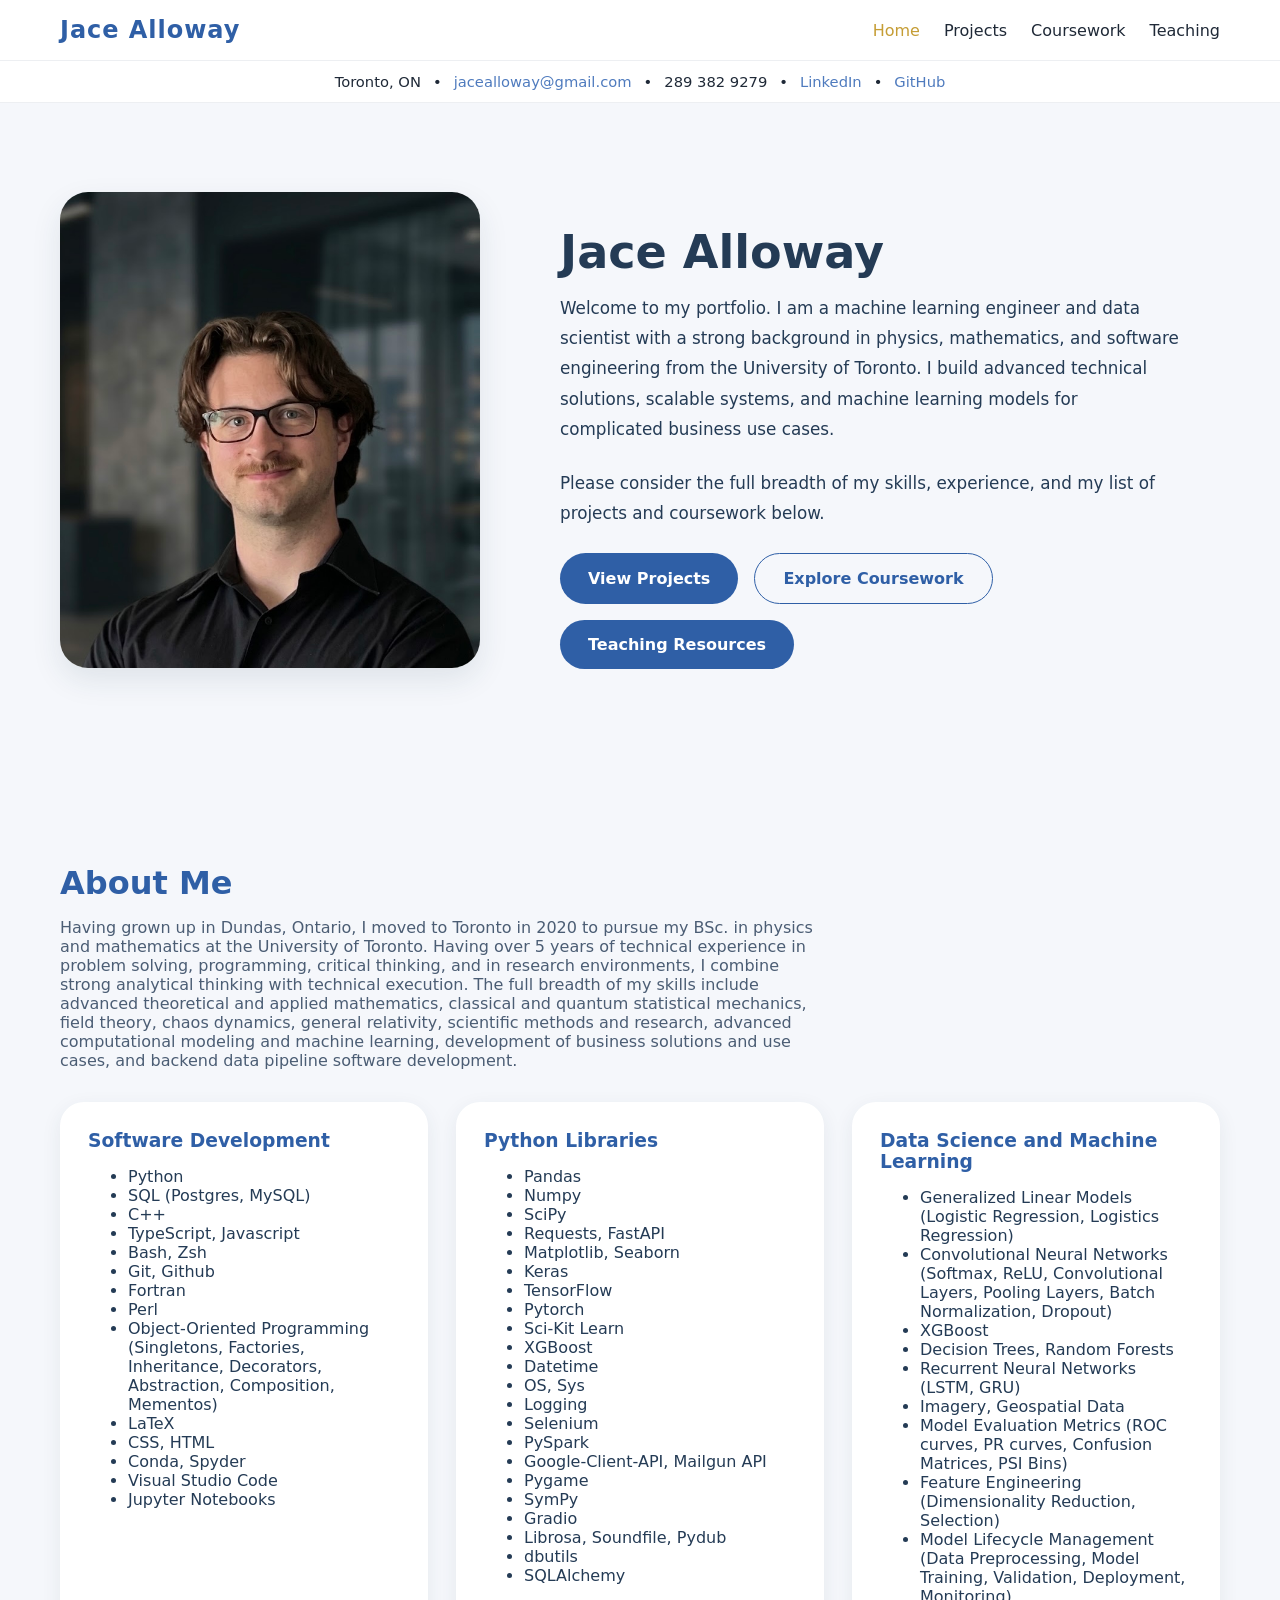
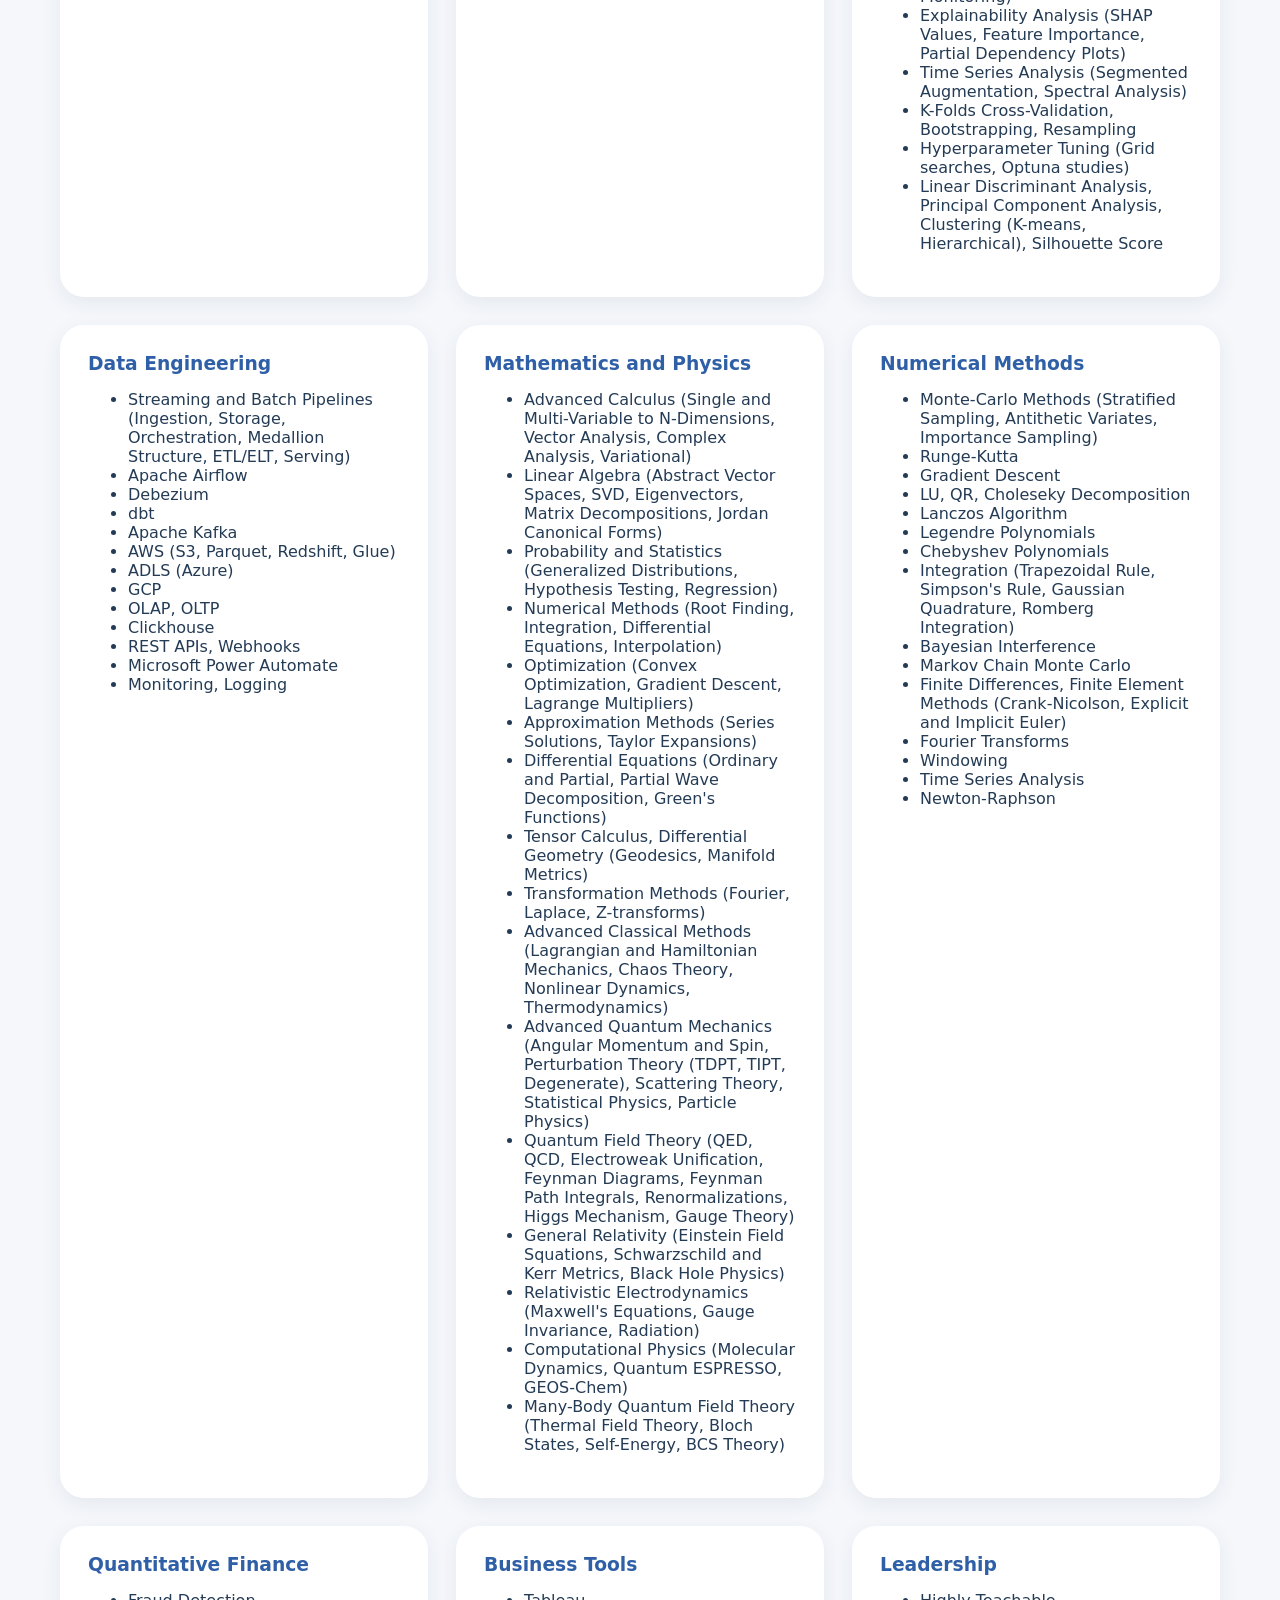
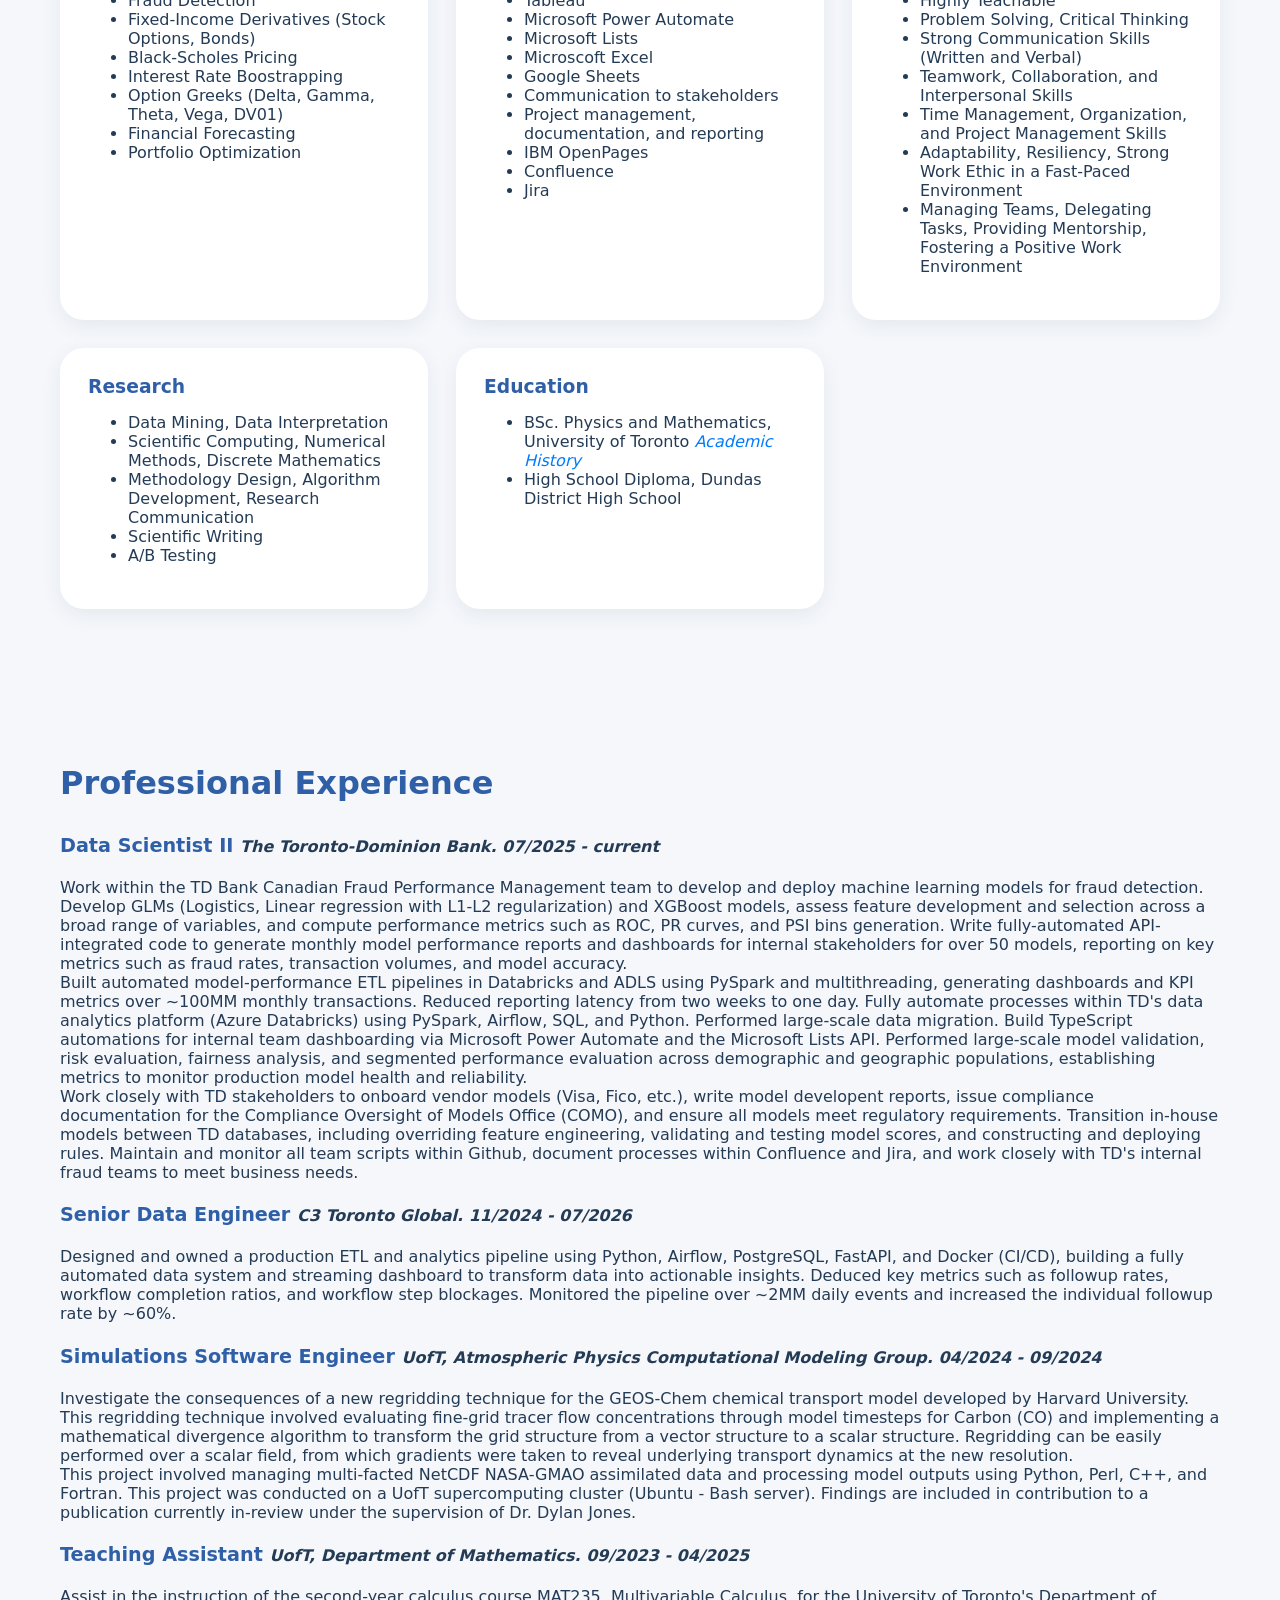
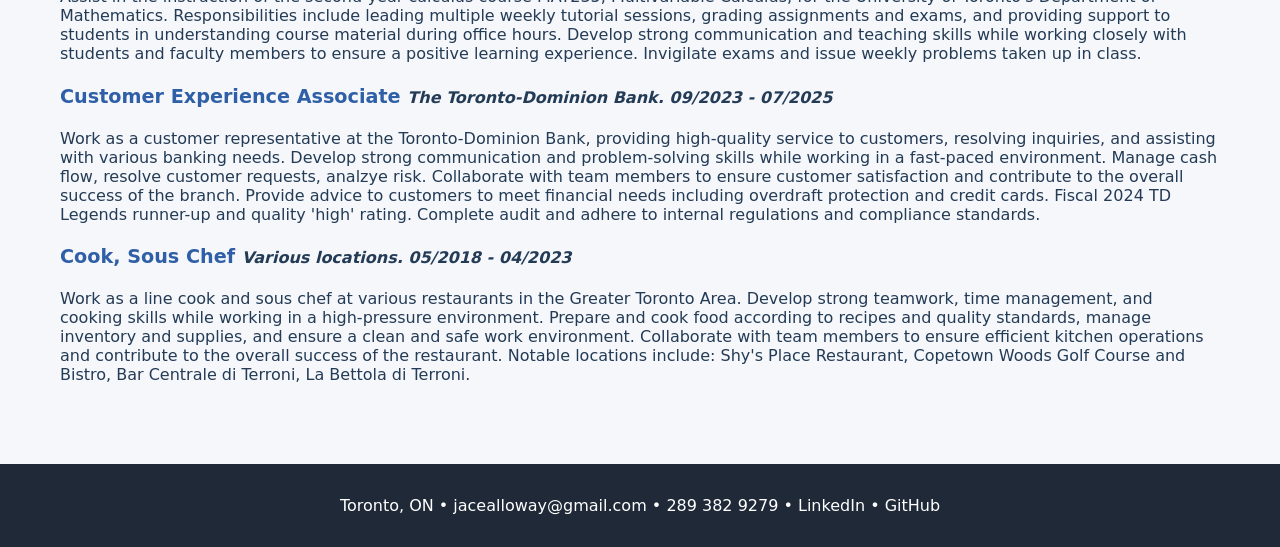
==== commit 366198b4: "[2026-11-17] Update hero image in index.html" ====
--- a/index.html
+++ b/index.html
@@ -39,7 +39,7 @@
         <section class="section hero">
             <div class="container hero-grid">
                 <div class="hero-card fade-div">
-                    <img src="images/me.png" alt="Jace Alloway" class="hero-image">
+                    <img src="images/IMG_1288.jpg" alt="Jace Alloway" class="hero-image">
                 </div>
                 <div class="hero-copy fade-div">
                     <h1>Jace Alloway</h1>
